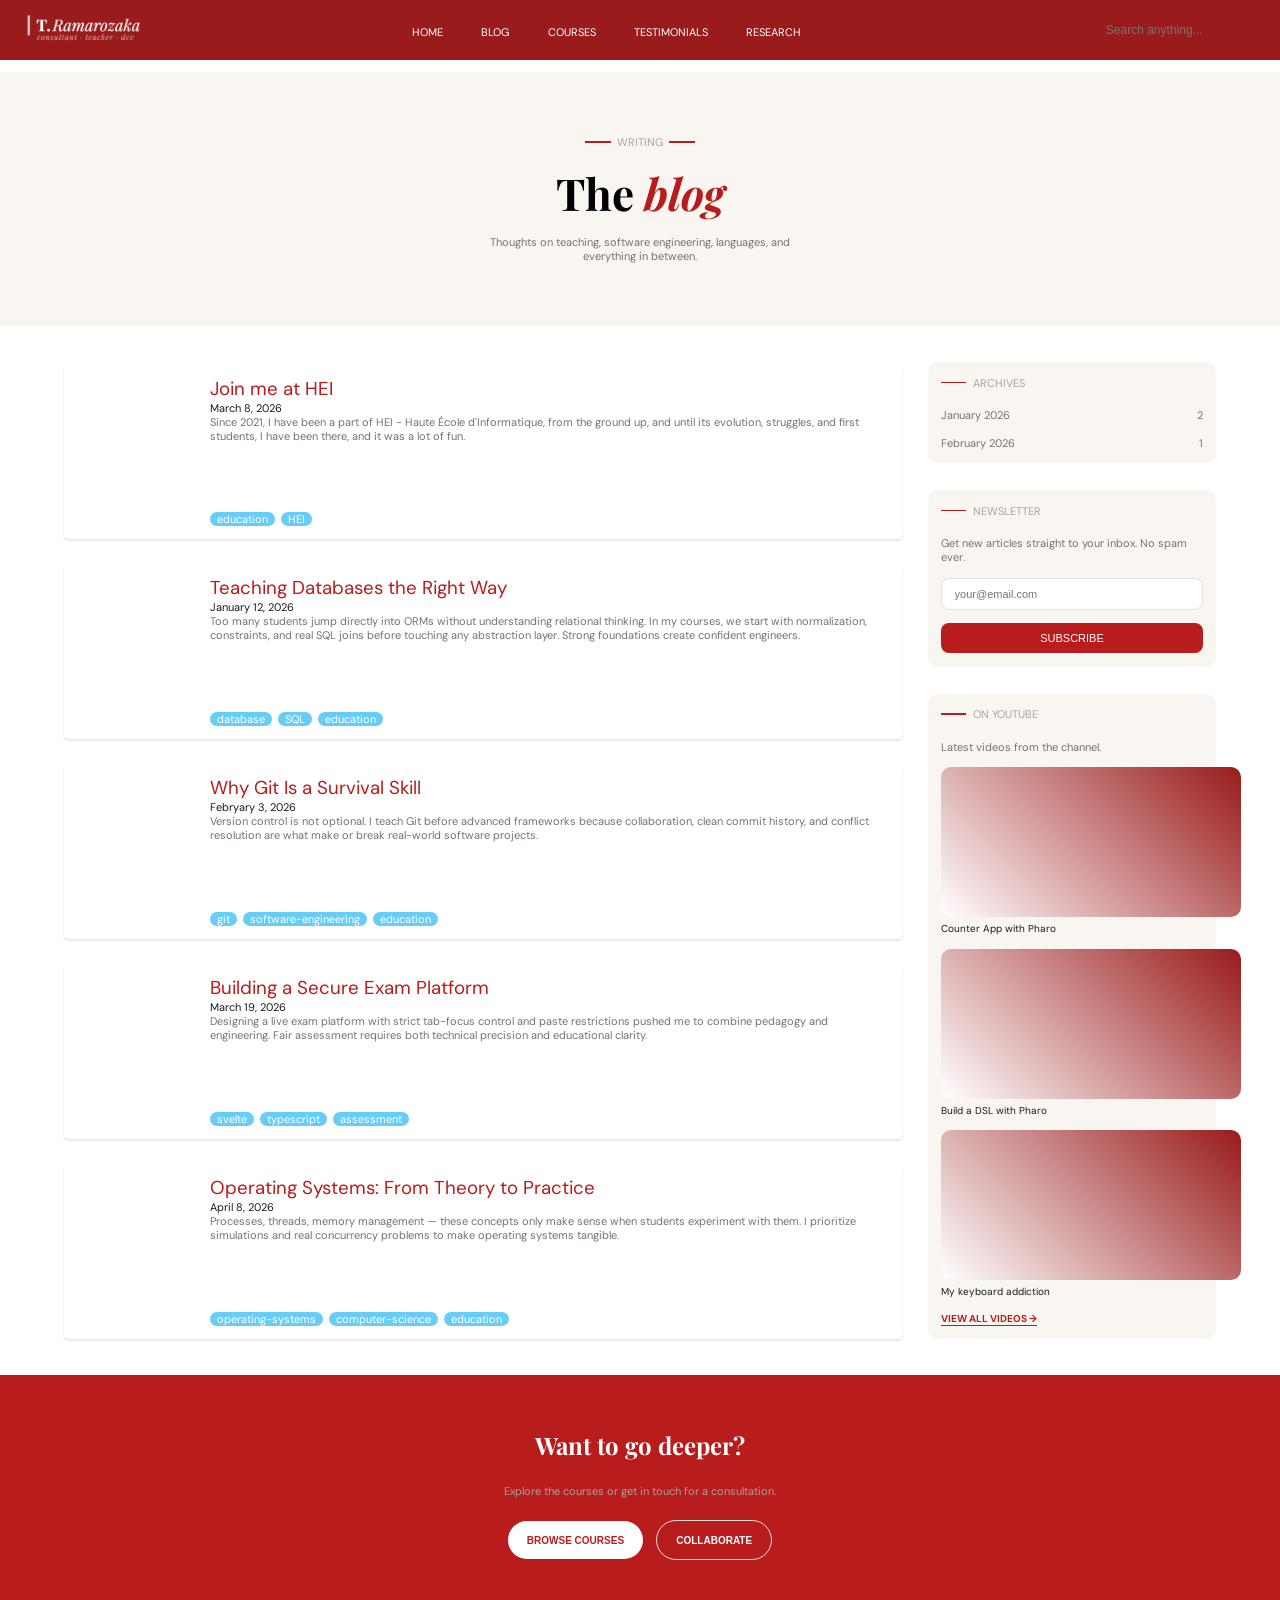
==== blog.html @ 5c2b69b8 "Add files via upload" ====
<!DOCTYPE html>
<html lang="en">

<head>
    <meta charset="UTF-8">
    <meta name="viewport" content="width=device-width, initial-scale=1.0">

    <link rel="stylesheet" href="https://cdnjs.cloudflare.com/ajax/libs/font-awesome/7.0.1/css/all.min.css"
        integrity="sha512-2SwdPD6INVrV/lHTZbO2nodKhrnDdJK9/kg2XD1r9uGqPo1cUbujc+IYdlYdEErWNu69gVcYgdxlmVmzTWnetw=="
        crossorigin="anonymous" referrerpolicy="no-referrer" />

    <link rel="preconnect" href="https://fonts.googleapis.com">
    <link rel="preconnect" href="https://fonts.gstatic.com" crossorigin>
    <link href="https://fonts.googleapis.com/css2?family=Playfair+Display:ital,wght@0,400..900;1,400..900&display=swap"
        rel="stylesheet">
    <link
        href="https://fonts.googleapis.com/css2?family=DM+Sans:ital,opsz,wght@0,9..40,100..1000;1,9..40,100..1000&display=swap"
        rel="stylesheet">

    <link rel="stylesheet" href="styles/blog.css">
    <title>Document</title>
</head>

<body>
    <header>
        <nav class="navbar">
            <div class="logo">
                <a href=""><img src="assets/logo.png" alt="Logo"></a>
            </div>

            <div class="nav-links">
                <ul>
                    <li><a href="">HOME</a></li>
                    <li><a href="">BLOG</a></li>
                    <li><a href="">COURSES</a></li>
                    <li><a href="testimonials.html">TESTIMONIALS</a></li>
                    <li><a href="">RESEARCH</a></li>
                </ul>
            </div>

            <div class="cart">
                <input type="search" placeholder="Search anything...">
                <a href=""><i class="fa-solid fa-basket-shopping"></i></a>
            </div>
        </nav>
    </header>

    <main>
        <section class="title">
            <div class="row1">
                <hr class="red-line">
                WRITING
                <hr class="red-line">
            </div>

            <h1>The <span id="red-word">blog</span></h1>

            <p>Thoughts on teaching, software engineering, languages, and <br> everything in between.</p>
        </section>

        <section class="main-blog">
            <aside class="left-col">
                <article>
                    <div class="image">
                        <img src="" alt="">
                    </div>

                    <div class="text-container">
                        <div class="top-text">
                            <h3>Join me at HEI</h3>
                            <p class="date">March 8, 2026</p>
                            <p class="description">
                                Since 2021, I have been a part of HEI - Haute École d'Informatique, from the ground up,
                                and until its evolution, struggles, and first students, I have been there, and it was a
                                lot of fun.
                            </p>
                        </div>

                        <div class="tags">
                            <p>education</p>
                            <p>HEI</p>
                        </div>
                    </div>
                </article>

                <article>
                    <div class="image">
                        <img src="" alt="">
                    </div>

                    <div class="text-container">
                        <div class="top-text">
                            <h3>Teaching Databases the Right Way</h3>
                            <p class="date">January 12, 2026</p>
                            <p class="description">
                                Too many students jump directly into ORMs without understanding relational thinking. In my courses, we start with normalization, constraints, and real SQL joins before touching any abstraction layer. Strong foundations create confident engineers.
                            </p>
                        </div>

                        <div class="tags">
                            <p>database</p>
                            <p>SQL</p>
                            <p>education</p>
                        </div>
                    </div>
                </article>

                <article>
                    <div class="image">
                        <img src="" alt="">
                    </div>

                    <div class="text-container">
                        <div class="top-text">
                            <h3>Why Git Is a Survival Skill</h3>
                            <p class="date">Febryary 3, 2026</p>
                            <p class="description">
                                Version control is not optional. I teach Git before advanced frameworks because collaboration, clean commit history, and conflict resolution are what make or break real-world software projects.
                            </p>
                        </div>

                        <div class="tags">
                            <p>git</p>
                            <p>software-engineering</p>
                            <p>education</p>
                        </div>
                    </div>
                </article>

                <article>
                    <div class="image">
                        <img src="" alt="">
                    </div>

                    <div class="text-container">
                        <div class="top-text">
                            <h3>Building a Secure Exam Platform</h3>
                            <p class="date">March 19, 2026</p>
                            <p class="description">
                                Designing a live exam platform with strict tab-focus control and paste restrictions pushed me to combine pedagogy and engineering. Fair assessment requires both technical precision and educational clarity.
                            </p>
                        </div>

                        <div class="tags">
                            <p>svelte</p>
                            <p>typescript</p>
                            <p>assessment</p>
                        </div>
                    </div>
                </article>

                <article>
                    <div class="image">
                        <img src="" alt="">
                    </div>

                    <div class="text-container">
                        <div class="top-text">
                            <h3>Operating Systems: From Theory to Practice</h3>
                            <p class="date">April 8, 2026</p>
                            <p class="description">
                                Processes, threads, memory management — these concepts only make sense when students experiment with them. I prioritize simulations and real concurrency problems to make operating systems tangible.
                            </p>
                        </div>

                        <div class="tags">
                            <p>operating-systems</p>
                            <p>computer-science</p>
                            <p>education</p>
                        </div>
                    </div>
                </article>
            </aside>

            <aside class="right-col">
                <div class="archives">
                    <div class="heading">
                        <hr class="red-line">
                        ARCHIVES
                    </div>

                    <p class="description">
                        <span>January 2026</span>
                        <span>2</span>
                    </p>

                    <p class="description">
                        <span>February 2026</span>
                        <span>1</span>
                    </p>
                </div>

                <div class="newsletter">
                    <div class="heading">
                        <hr class="red-line">
                        NEWSLETTER
                    </div>

                    <p class="description">Get new articles straight to your inbox. No spam ever.</p>

                    <input type="email" placeholder="your@email.com">
                    <button>SUBSCRIBE</button>
                </div>

                <div class="youtube">
                    <div class="heading">
                        <hr class="red-line">
                        ON YOUTUBE
                    </div>

                    <p class="description">Latest videos from the channel.</p>

                    <div class="vid-container">
                        <video src="" id="cdWNlGD_FzQ"></video>
                        <p class="vid-title">Counter App with Pharo</p>
                    </div>

                    <div class="vid-container">
                        <video src="" id="cfS4XP4bBEk"></video>
                        <p class="vid-title">Build a DSL with Pharo</p>
                    </div>

                    <div class="vid-container">
                        <video src="" id="Ut2aeuFc2KY"></video>
                        <p class="vid-title">My keyboard addiction</p>
                    </div>

                    <a href="">VIEW ALL VIDEOS →</a>
                </div>
            </aside>
        </section>
    </main>

    <footer>
        <h2>Want to go deeper?</h2>
        <p>Explore the courses or get in touch for a consultation.</p>

        <div class="btn">
            <button class="white-btn">BROWSE COURSES</button>
            <button class="red-btn">COLLABORATE</button>
        </div>
    </footer>

</body>

</html>
---- styles/blog.css ----
* {
    margin: 0;
    padding: 0;
    box-sizing: border-box;
}

:root {
    scroll-behavior: smooth;

    --color-red: #b91c1c;
    --color-red-dark: #991b1b;
    --color-red-hover: #7f1d1d;

    --color-bg-warm: #f9f6f1;
    --color-bg-white: #ffffff;

    --color-text-dark: #1a1a1a;
    --color-text-muted: #78716c;
    --color-text-light: #a8a29e;

    --color-border: #e5e0d8;
    --color-border-light: #f0ece4;

    background-color: var(--color-bg-white);
    font-family: "DM Sans", sans-serif;

}

header {
    background-color: var(--color-red-dark);
    width: 100%;
    padding: 1vh 1.5vw;
    position: fixed;
    top: 0;
    left: 0;
    z-index: 999;
}

.navbar {
    display: flex;
    align-items: center;
    justify-content: space-between;
}

.navbar .logo {
    width: 10vw;
}

.navbar .logo img {
    width: 100%;
}

.nav-links ul {
    list-style: none;
    display: flex;
    justify-content: space-between;
    align-items: center;
    gap: 1vw;
}

.nav-links ul a {
    text-decoration: none;
    color: white;
    font-size: 11px;
    padding: 0.5vh 1vw;
}

.cart {
    display: flex;
    justify-content: space-between;
    align-items: center;
    gap: 0.5vw;
}

.cart input {
    background-color: transparent;
    border: none;
    font-size: 12px;
    text-align: center;
    color: white;
    padding: 1vh 1.5vw;
}

.cart i {
    color: white;
    font-size: 2.5ch;
}

main {
    margin-top: 8vh;
}

.title {
    background-color: var(--color-bg-warm);
    padding-block: 7vh;
    display: flex;
    flex-direction: column;
    justify-content: space-between;
    align-items: center;
    gap: 1.5vh;
}

.title .row1 {
    display: flex;
    justify-content: center;
    align-items: center;
    gap: 0.5vw;
    font-size: 11px;
    color: var(--color-text-light);
}

.red-line {
    width: 2vw;
    height: 0.2vh;
    background-color: var(--color-red);
    border: none;
}

.title h1 {
    font-family: "Playfair Display", serif;
    font-size: 4ch;
}

#red-word {
    color: var(--color-red);
    font-style: italic;
}

.title p {
    font-size: 11px;
    color: var(--color-text-muted);
    text-align: center;
}

.main-blog {
    display: flex;
    justify-content: center;
    gap: 2vw;
    padding: 4vh 5vw;
}

.main-blog p {
    font-size: 11px;
}

.left-col {
    width: 75%;
    display: grid;
    grid-template-columns: 1fr;
    row-gap: 2.5vh;
}

.left-col article {
    width: 100%;
    display: flex;
    gap: 1vw;
    padding: 1.5vh 1vw;
    border-radius: 5px;
    box-shadow: 0 2px 3px rgba(0, 0, 0, 0.1);
}

.left-col .image {
    width: 15%;
    aspect-ratio: 1/1.05;
    border-radius: 8px;
    background: url(https://picsum.photos/400);
    background-size: cover;
}

.left-col .text-container {
    width: 85%;
    display: flex;
    flex-direction: column;
    justify-content: space-between;
    align-items: left;
}

.left-col h3 {
    color: var(--color-red);
    font-weight: 400;
}

.left-col .date {
    color: var(--color-text-dark);
}

.description {
    color: var(--color-text-muted);
}

.left-col .tags {
    display: flex;
    align-items: center;
    justify-content: flex-start;
    gap: 0.5vw;
}

.left-col .tags p {
    background-color: #68cdf6;
    color: white;
    padding-inline: 1ch;
    border-radius: 10px;
}

.right-col {
    width: 25%;
    display: flex;
    flex-direction: column;
    align-items: center;
    gap: 3vh;
}

.right-col .heading {
    display: flex;
    align-items: center;
    gap: 0.5vw;
    font-size: 11px;
    color: var(--color-text-light);
    margin-bottom: 5px;
}

.right-col .archives, .newsletter, .youtube {
    width: 100%;
    display: flex;
    flex-direction: column;
    align-items: left;
    gap: 1.5vh;
    padding: 1.5vh 1vw;
    background-color: var(--color-bg-warm);
    border-radius: 10px;
}

.archives .description {
    display: flex;
    justify-content: space-between;
    align-items: center;
}

.newsletter input {
    padding: 1vh 1vw;
    border-radius: 8px;
    border: 1px solid var(--color-border);
    font-size: 11px;
}

.newsletter button {
    background-color: var(--color-red);
    padding: 1vh;
    text-align: center;
    width: 100%;
    border-radius: 8px;
    border: none;
    color: white;
    font-size: 11px;
}

.youtube video {
    background: linear-gradient(45deg, white, var(--color-red-dark));
    border-radius: 10px;
}

.youtube .vid-title {
    font-size: 10px;
    color: var(--color-text-dark);
}

.youtube a {
    width: fit-content;
    color: var(--color-red);
    font-size: 10px;
    font-weight: bolder;
    text-decoration: none;
    border-bottom: 1px solid var(--color-red);
}

footer {
    background-color: var(--color-red);
    display: flex;
    flex-direction: column;
    align-items: center;
    gap: 2.5vh;
    color: white;
    padding: 6vh;
    text-align: center;
}

footer h2 {
    font-family: "Playfair Display", serif;
}

footer p {
    font-size: 11px;
    color: var(--color-text-light);
}

footer .btn {
    display: flex;
    align-items: center;
    gap: 1vw;
}

footer button {
    font-size: 10px;
    font-weight: bolder;
    padding: 1.5vh 1.5vw;
    border-radius: 20px;
}

footer .white-btn {
    background-color: white;
    border: none;
    color: var(--color-red);
    transition: 0.3s;
}

footer .white-btn:hover {
    background-color: whitesmoke;
}

footer .red-btn {
    background-color: var(--color-red);
    border: 1px solid var(--color-border);
    color: white;
    transition: 0.3s;
}

footer .red-btn:hover {
    background-color: white;
    color: var(--color-red);
}
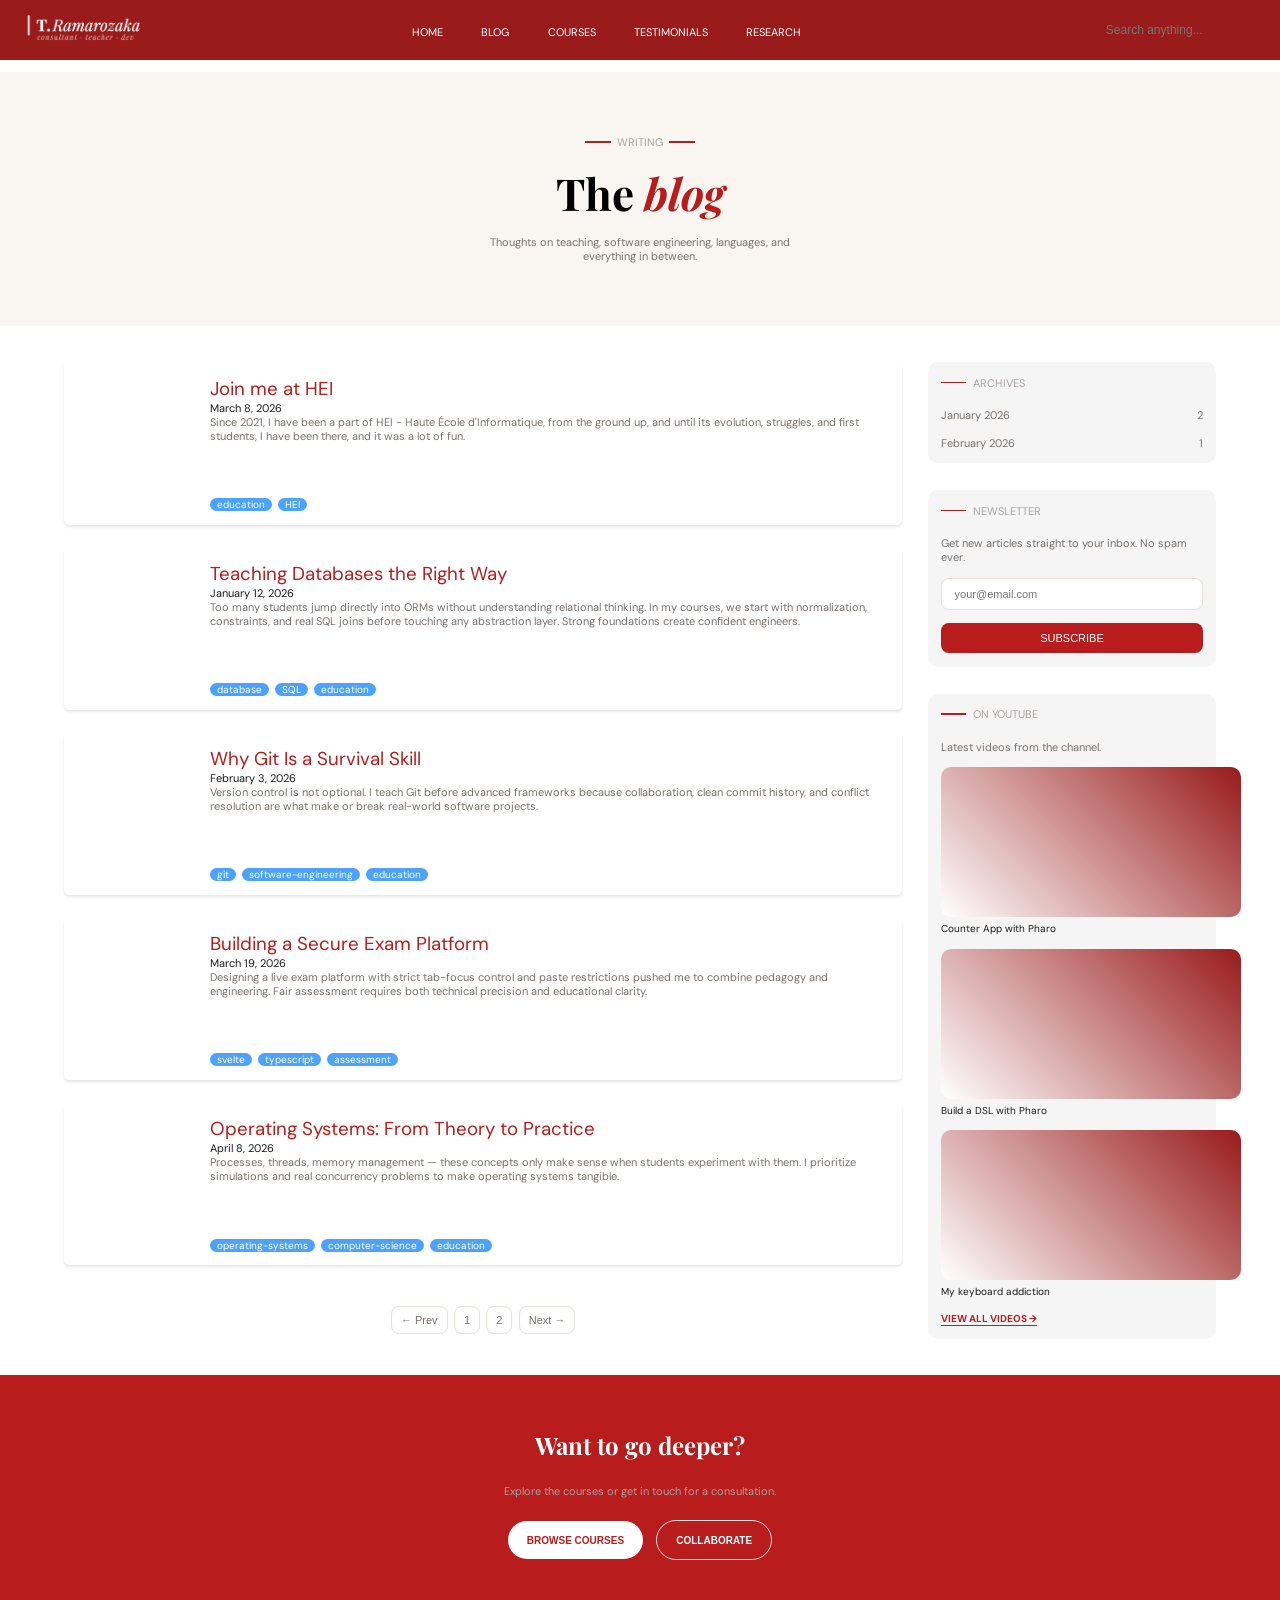
==== commit e82b6adb: "Adding files" ====
--- a/blog.html
+++ b/blog.html
@@ -1,246 +1,253 @@
-<!DOCTYPE html>
-<html lang="en">
-
-<head>
-    <meta charset="UTF-8">
-    <meta name="viewport" content="width=device-width, initial-scale=1.0">
-
-    <link rel="stylesheet" href="https://cdnjs.cloudflare.com/ajax/libs/font-awesome/7.0.1/css/all.min.css"
-        integrity="sha512-2SwdPD6INVrV/lHTZbO2nodKhrnDdJK9/kg2XD1r9uGqPo1cUbujc+IYdlYdEErWNu69gVcYgdxlmVmzTWnetw=="
-        crossorigin="anonymous" referrerpolicy="no-referrer" />
-
-    <link rel="preconnect" href="https://fonts.googleapis.com">
-    <link rel="preconnect" href="https://fonts.gstatic.com" crossorigin>
-    <link href="https://fonts.googleapis.com/css2?family=Playfair+Display:ital,wght@0,400..900;1,400..900&display=swap"
-        rel="stylesheet">
-    <link
-        href="https://fonts.googleapis.com/css2?family=DM+Sans:ital,opsz,wght@0,9..40,100..1000;1,9..40,100..1000&display=swap"
-        rel="stylesheet">
-
-    <link rel="stylesheet" href="styles/blog.css">
-    <title>Document</title>
-</head>
-
-<body>
-    <header>
-        <nav class="navbar">
-            <div class="logo">
-                <a href=""><img src="assets/logo.png" alt="Logo"></a>
-            </div>
-
-            <div class="nav-links">
-                <ul>
-                    <li><a href="">HOME</a></li>
-                    <li><a href="">BLOG</a></li>
-                    <li><a href="">COURSES</a></li>
-                    <li><a href="testimonials.html">TESTIMONIALS</a></li>
-                    <li><a href="">RESEARCH</a></li>
-                </ul>
-            </div>
-
-            <div class="cart">
-                <input type="search" placeholder="Search anything...">
-                <a href=""><i class="fa-solid fa-basket-shopping"></i></a>
-            </div>
-        </nav>
-    </header>
-
-    <main>
-        <section class="title">
-            <div class="row1">
-                <hr class="red-line">
-                WRITING
-                <hr class="red-line">
-            </div>
-
-            <h1>The <span id="red-word">blog</span></h1>
-
-            <p>Thoughts on teaching, software engineering, languages, and <br> everything in between.</p>
-        </section>
-
-        <section class="main-blog">
-            <aside class="left-col">
-                <article>
-                    <div class="image">
-                        <img src="" alt="">
-                    </div>
-
-                    <div class="text-container">
-                        <div class="top-text">
-                            <h3>Join me at HEI</h3>
-                            <p class="date">March 8, 2026</p>
-                            <p class="description">
-                                Since 2021, I have been a part of HEI - Haute École d'Informatique, from the ground up,
-                                and until its evolution, struggles, and first students, I have been there, and it was a
-                                lot of fun.
-                            </p>
-                        </div>
-
-                        <div class="tags">
-                            <p>education</p>
-                            <p>HEI</p>
-                        </div>
-                    </div>
-                </article>
-
-                <article>
-                    <div class="image">
-                        <img src="" alt="">
-                    </div>
-
-                    <div class="text-container">
-                        <div class="top-text">
-                            <h3>Teaching Databases the Right Way</h3>
-                            <p class="date">January 12, 2026</p>
-                            <p class="description">
-                                Too many students jump directly into ORMs without understanding relational thinking. In my courses, we start with normalization, constraints, and real SQL joins before touching any abstraction layer. Strong foundations create confident engineers.
-                            </p>
-                        </div>
-
-                        <div class="tags">
-                            <p>database</p>
-                            <p>SQL</p>
-                            <p>education</p>
-                        </div>
-                    </div>
-                </article>
-
-                <article>
-                    <div class="image">
-                        <img src="" alt="">
-                    </div>
-
-                    <div class="text-container">
-                        <div class="top-text">
-                            <h3>Why Git Is a Survival Skill</h3>
-                            <p class="date">Febryary 3, 2026</p>
-                            <p class="description">
-                                Version control is not optional. I teach Git before advanced frameworks because collaboration, clean commit history, and conflict resolution are what make or break real-world software projects.
-                            </p>
-                        </div>
-
-                        <div class="tags">
-                            <p>git</p>
-                            <p>software-engineering</p>
-                            <p>education</p>
-                        </div>
-                    </div>
-                </article>
-
-                <article>
-                    <div class="image">
-                        <img src="" alt="">
-                    </div>
-
-                    <div class="text-container">
-                        <div class="top-text">
-                            <h3>Building a Secure Exam Platform</h3>
-                            <p class="date">March 19, 2026</p>
-                            <p class="description">
-                                Designing a live exam platform with strict tab-focus control and paste restrictions pushed me to combine pedagogy and engineering. Fair assessment requires both technical precision and educational clarity.
-                            </p>
-                        </div>
-
-                        <div class="tags">
-                            <p>svelte</p>
-                            <p>typescript</p>
-                            <p>assessment</p>
-                        </div>
-                    </div>
-                </article>
-
-                <article>
-                    <div class="image">
-                        <img src="" alt="">
-                    </div>
-
-                    <div class="text-container">
-                        <div class="top-text">
-                            <h3>Operating Systems: From Theory to Practice</h3>
-                            <p class="date">April 8, 2026</p>
-                            <p class="description">
-                                Processes, threads, memory management — these concepts only make sense when students experiment with them. I prioritize simulations and real concurrency problems to make operating systems tangible.
-                            </p>
-                        </div>
-
-                        <div class="tags">
-                            <p>operating-systems</p>
-                            <p>computer-science</p>
-                            <p>education</p>
-                        </div>
-                    </div>
-                </article>
-            </aside>
-
-            <aside class="right-col">
-                <div class="archives">
-                    <div class="heading">
-                        <hr class="red-line">
-                        ARCHIVES
-                    </div>
-
-                    <p class="description">
-                        <span>January 2026</span>
-                        <span>2</span>
-                    </p>
-
-                    <p class="description">
-                        <span>February 2026</span>
-                        <span>1</span>
-                    </p>
-                </div>
-
-                <div class="newsletter">
-                    <div class="heading">
-                        <hr class="red-line">
-                        NEWSLETTER
-                    </div>
-
-                    <p class="description">Get new articles straight to your inbox. No spam ever.</p>
-
-                    <input type="email" placeholder="your@email.com">
-                    <button>SUBSCRIBE</button>
-                </div>
-
-                <div class="youtube">
-                    <div class="heading">
-                        <hr class="red-line">
-                        ON YOUTUBE
-                    </div>
-
-                    <p class="description">Latest videos from the channel.</p>
-
-                    <div class="vid-container">
-                        <video src="" id="cdWNlGD_FzQ"></video>
-                        <p class="vid-title">Counter App with Pharo</p>
-                    </div>
-
-                    <div class="vid-container">
-                        <video src="" id="cfS4XP4bBEk"></video>
-                        <p class="vid-title">Build a DSL with Pharo</p>
-                    </div>
-
-                    <div class="vid-container">
-                        <video src="" id="Ut2aeuFc2KY"></video>
-                        <p class="vid-title">My keyboard addiction</p>
-                    </div>
-
-                    <a href="">VIEW ALL VIDEOS →</a>
-                </div>
-            </aside>
-        </section>
-    </main>
-
-    <footer>
-        <h2>Want to go deeper?</h2>
-        <p>Explore the courses or get in touch for a consultation.</p>
-
-        <div class="btn">
-            <button class="white-btn">BROWSE COURSES</button>
-            <button class="red-btn">COLLABORATE</button>
-        </div>
-    </footer>
-
-</body>
-
+<!DOCTYPE html>
+<html lang="en">
+
+<head>
+    <meta charset="UTF-8">
+    <meta name="viewport" content="width=device-width, initial-scale=1.0">
+
+    <link rel="stylesheet" href="https://cdnjs.cloudflare.com/ajax/libs/font-awesome/7.0.1/css/all.min.css"
+        integrity="sha512-2SwdPD6INVrV/lHTZbO2nodKhrnDdJK9/kg2XD1r9uGqPo1cUbujc+IYdlYdEErWNu69gVcYgdxlmVmzTWnetw=="
+        crossorigin="anonymous" referrerpolicy="no-referrer" />
+
+    <link rel="preconnect" href="https://fonts.googleapis.com">
+    <link rel="preconnect" href="https://fonts.gstatic.com" crossorigin>
+    <link href="https://fonts.googleapis.com/css2?family=Playfair+Display:ital,wght@0,400..900;1,400..900&display=swap"
+        rel="stylesheet">
+    <link
+        href="https://fonts.googleapis.com/css2?family=DM+Sans:ital,opsz,wght@0,9..40,100..1000;1,9..40,100..1000&display=swap"
+        rel="stylesheet">
+
+    <link rel="stylesheet" href="blog.css">
+    <title>Document</title>
+</head>
+
+<body>
+    <header>
+        <nav class="navbar">
+            <div class="logo">
+                <a href=""><img src="assets/logo.png" alt="Logo"></a>
+            </div>
+
+            <div class="nav-links">
+                <ul>
+                    <li><a href="">HOME</a></li>
+                    <li><a href="">BLOG</a></li>
+                    <li><a href="">COURSES</a></li>
+                    <li><a href="testimonials.html">TESTIMONIALS</a></li>
+                    <li><a href="research.html">RESEARCH</a></li>
+                </ul>
+            </div>
+
+            <div class="cart">
+                <input type="search" placeholder="Search anything...">
+                <a href=""><i class="fa-solid fa-basket-shopping"></i></a>
+            </div>
+        </nav>
+    </header>
+
+    <main>
+        <section class="title">
+            <div class="row1">
+                <hr class="red-line">
+                WRITING
+                <hr class="red-line">
+            </div>
+
+            <h1>The <span id="red-word">blog</span></h1>
+
+            <p>Thoughts on teaching, software engineering, languages, and <br> everything in between.</p>
+        </section>
+
+        <section class="main-blog">
+            <aside class="left-col">
+                <article>
+                    <div class="image">
+                        <img src="" alt="">
+                    </div>
+
+                    <div class="text-container">
+                        <div class="top-text">
+                            <h3>Join me at HEI</h3>
+                            <p class="date">March 8, 2026</p>
+                            <p class="description">
+                                Since 2021, I have been a part of HEI - Haute École d'Informatique, from the ground up,
+                                and until its evolution, struggles, and first students, I have been there, and it was a
+                                lot of fun.
+                            </p>
+                        </div>
+
+                        <div class="tags">
+                            <p>education</p>
+                            <p>HEI</p>
+                        </div>
+                    </div>
+                </article>
+
+                <article>
+                    <div class="image">
+                        <img src="" alt="">
+                    </div>
+
+                    <div class="text-container">
+                        <div class="top-text">
+                            <h3>Teaching Databases the Right Way</h3>
+                            <p class="date">January 12, 2026</p>
+                            <p class="description">
+                                Too many students jump directly into ORMs without understanding relational thinking. In my courses, we start with normalization, constraints, and real SQL joins before touching any abstraction layer. Strong foundations create confident engineers.
+                            </p>
+                        </div>
+
+                        <div class="tags">
+                            <p>database</p>
+                            <p>SQL</p>
+                            <p>education</p>
+                        </div>
+                    </div>
+                </article>
+
+                <article>
+                    <div class="image">
+                        <img src="" alt="">
+                    </div>
+
+                    <div class="text-container">
+                        <div class="top-text">
+                            <h3>Why Git Is a Survival Skill</h3>
+                            <p class="date">February 3, 2026</p>
+                            <p class="description">
+                                Version control is not optional. I teach Git before advanced frameworks because collaboration, clean commit history, and conflict resolution are what make or break real-world software projects.
+                            </p>
+                        </div>
+
+                        <div class="tags">
+                            <p>git</p>
+                            <p>software-engineering</p>
+                            <p>education</p>
+                        </div>
+                    </div>
+                </article>
+
+                <article>
+                    <div class="image">
+                        <img src="" alt="">
+                    </div>
+
+                    <div class="text-container">
+                        <div class="top-text">
+                            <h3>Building a Secure Exam Platform</h3>
+                            <p class="date">March 19, 2026</p>
+                            <p class="description">
+                                Designing a live exam platform with strict tab-focus control and paste restrictions pushed me to combine pedagogy and engineering. Fair assessment requires both technical precision and educational clarity.
+                            </p>
+                        </div>
+
+                        <div class="tags">
+                            <p>svelte</p>
+                            <p>typescript</p>
+                            <p>assessment</p>
+                        </div>
+                    </div>
+                </article>
+
+                <article>
+                    <div class="image">
+                        <img src="" alt="">
+                    </div>
+
+                    <div class="text-container">
+                        <div class="top-text">
+                            <h3>Operating Systems: From Theory to Practice</h3>
+                            <p class="date">April 8, 2026</p>
+                            <p class="description">
+                                Processes, threads, memory management — these concepts only make sense when students experiment with them. I prioritize simulations and real concurrency problems to make operating systems tangible.
+                            </p>
+                        </div>
+
+                        <div class="tags">
+                            <p>operating-systems</p>
+                            <p>computer-science</p>
+                            <p>education</p>
+                        </div>
+                    </div>
+                </article>
+
+                <div class="page-navigation">
+                    <button class="slider">← Prev</button>
+                    <button class="nb-page">1</button>
+                    <button class="nb-page">2</button>
+                    <button class="slider">Next →</button>
+                </div>
+            </aside>
+
+            <aside class="right-col">
+                <div class="archives">
+                    <div class="heading">
+                        <hr class="red-line">
+                        ARCHIVES
+                    </div>
+
+                    <p class="description">
+                        <span>January 2026</span>
+                        <span>2</span>
+                    </p>
+
+                    <p class="description">
+                        <span>February 2026</span>
+                        <span>1</span>
+                    </p>
+                </div>
+
+                <div class="newsletter">
+                    <div class="heading">
+                        <hr class="red-line">
+                        NEWSLETTER
+                    </div>
+
+                    <p class="description">Get new articles straight to your inbox. No spam ever.</p>
+
+                    <input type="email" placeholder="your@email.com">
+                    <button>SUBSCRIBE</button>
+                </div>
+
+                <div class="youtube">
+                    <div class="heading">
+                        <hr class="red-line">
+                        ON YOUTUBE
+                    </div>
+
+                    <p class="description">Latest videos from the channel.</p>
+
+                    <div class="vid-container">
+                        <iframe src="https://youtube.com/embed/cdWNlGD_FzQ" frameborder="0"></iframe>
+                        <p class="vid-title">Counter App with Pharo</p>
+                    </div>
+
+                    <div class="vid-container">
+                        <iframe src="https://youtube.com/embed/cfS4XP4bBEk" frameborder="0"></iframe>
+                        <p class="vid-title">Build a DSL with Pharo</p>
+                    </div>
+
+                    <div class="vid-container">
+                        <iframe src="https://youtube.com/embed/Ut2aeuFc2KY" frameborder="0"></iframe>
+                        <p class="vid-title">My keyboard addiction</p>
+                    </div>
+
+                    <a href="">VIEW ALL VIDEOS →</a>
+                </div>
+            </aside>
+        </section>
+    </main>
+
+    <footer>
+        <h2>Want to go deeper?</h2>
+        <p>Explore the courses or get in touch for a consultation.</p>
+
+        <div class="btn">
+            <button class="white-btn">BROWSE COURSES</button>
+            <button class="red-btn">COLLABORATE</button>
+        </div>
+    </footer>
+
+</body>
+
 </html>
--- a/blog.css
+++ b/blog.css
@@ -0,0 +1,355 @@
+* {
+    margin: 0;
+    padding: 0;
+    box-sizing: border-box;
+}
+
+:root {
+    scroll-behavior: smooth;
+
+    --color-red: #b91c1c;
+    --color-red-dark: #991b1b;
+    --color-red-hover: #7f1d1d;
+
+    --color-bg-warm: #f9f6f1;
+    --color-bg-white: #ffffff;
+
+    --color-text-dark: #1a1a1a;
+    --color-text-muted: #78716c;
+    --color-text-light: #a8a29e;
+
+    --color-border: #e5e0d8;
+    --color-border-light: #f0ece4;
+
+    background-color: var(--color-bg-white);
+    font-family: "DM Sans", sans-serif;
+
+    scroll-behavior: smooth;
+}
+
+header {
+    background-color: var(--color-red-dark);
+    width: 100%;
+    padding: 1vh 1.5vw;
+    position: fixed;
+    top: 0;
+    left: 0;
+    z-index: 999;
+}
+
+.navbar {
+    display: flex;
+    align-items: center;
+    justify-content: space-between;
+}
+
+.navbar .logo {
+    width: 10vw;
+}
+
+.navbar .logo img {
+    width: 100%;
+}
+
+.nav-links ul {
+    list-style: none;
+    display: flex;
+    justify-content: space-between;
+    align-items: center;
+    gap: 1vw;
+}
+
+.nav-links ul a {
+    text-decoration: none;
+    color: white;
+    font-size: 11px;
+    padding: 0.5vh 1vw;
+}
+
+.cart {
+    display: flex;
+    justify-content: space-between;
+    align-items: center;
+    gap: 0.5vw;
+}
+
+.cart input {
+    background-color: transparent;
+    border: none;
+    font-size: 12px;
+    text-align: center;
+    color: white;
+    padding: 1vh 1.5vw;
+}
+
+.cart i {
+    color: white;
+    font-size: 2.5ch;
+}
+
+main {
+    margin-top: 8vh;
+}
+
+.title {
+    background-color: var(--color-bg-warm);
+    padding-block: 7vh;
+    display: flex;
+    flex-direction: column;
+    justify-content: space-between;
+    align-items: center;
+    gap: 1.5vh;
+}
+
+.title .row1 {
+    display: flex;
+    justify-content: center;
+    align-items: center;
+    gap: 0.5vw;
+    font-size: 11px;
+    color: var(--color-text-light);
+}
+
+.red-line {
+    width: 2vw;
+    height: 0.2vh;
+    background-color: var(--color-red);
+    border: none;
+}
+
+.title h1 {
+    font-family: "Playfair Display", serif;
+    font-size: 4ch;
+}
+
+#red-word {
+    color: var(--color-red);
+    font-style: italic;
+}
+
+.title p {
+    font-size: 11px;
+    color: var(--color-text-muted);
+    text-align: center;
+}
+
+.main-blog {
+    display: flex;
+    justify-content: center;
+    gap: 2vw;
+    padding: 4vh 5vw;
+}
+
+.main-blog p {
+    font-size: 11px;
+}
+
+.left-col {
+    width: 75%;
+    display: grid;
+    grid-template-columns: 1fr;
+    row-gap: 2.5vh;
+}
+
+.left-col article {
+    width: 100%;
+    display: flex;
+    gap: 1vw;
+    padding: 1.5vh 1vw;
+    border-radius: 5px;
+    box-shadow: 0 2px 3px rgba(0, 0, 0, 0.1);
+}
+
+.left-col .image {
+    width: 15%;
+    aspect-ratio: 1/1.05;
+    border-radius: 8px;
+    background: url(https://picsum.photos/400);
+    background-size: cover;
+}
+
+.left-col .text-container {
+    width: 85%;
+    display: flex;
+    flex-direction: column;
+    justify-content: space-between;
+    align-items: left;
+}
+
+.left-col h3 {
+    color: var(--color-red);
+    font-weight: 400;
+}
+
+.left-col .date {
+    color: var(--color-text-dark);
+}
+
+.description {
+    color: var(--color-text-muted);
+}
+
+.left-col .tags {
+    display: flex;
+    align-items: center;
+    justify-content: flex-start;
+    gap: 0.5vw;
+}
+
+.left-col .tags p {
+    background-color: #4ba2ff;
+    color: white;
+    padding-inline: 1ch;
+    border-radius: 10px;
+    font-size: 10px;
+}
+
+.left-col .page-navigation {
+    display: flex;
+    align-items: center;
+    justify-content: center;
+    gap: 0.5vw;
+    margin-top: 1.5vh;
+}
+
+.left-col .page-navigation button {
+    padding: 0.8vh 0.7vw;
+    font-size: 11px;
+    border-radius: 8px;
+    border: 0.5px solid var(--color-border);
+    background-color: white;
+    color: var(--color-text-muted);
+    transition: 0.3s;
+}
+
+.left-col .page-navigation button:hover {
+    border-color: var(--color-red);
+    color: var(--color-red);
+}
+
+.right-col {
+    width: 25%;
+    display: flex;
+    flex-direction: column;
+    align-items: center;
+    gap: 3vh;
+}
+
+.right-col .heading {
+    display: flex;
+    align-items: center;
+    gap: 0.5vw;
+    font-size: 11px;
+    color: var(--color-text-light);
+    margin-bottom: 5px;
+}
+
+.right-col .archives, .newsletter, .youtube {
+    width: 100%;
+    display: flex;
+    flex-direction: column;
+    align-items: left;
+    gap: 1.5vh;
+    padding: 1.5vh 1vw;
+    background-color: whitesmoke;
+    border-radius: 10px;
+}
+
+.archives .description {
+    display: flex;
+    justify-content: space-between;
+    align-items: center;
+}
+
+.newsletter input {
+    padding: 1vh 1vw;
+    border-radius: 8px;
+    border: 1px solid var(--color-border);
+    font-size: 11px;
+}
+
+.newsletter button {
+    background-color: var(--color-red);
+    padding: 1vh;
+    text-align: center;
+    width: 100%;
+    border-radius: 8px;
+    border: none;
+    color: white;
+    font-size: 11px;
+}
+
+.youtube iframe {
+    background: linear-gradient(45deg, white, var(--color-red-dark));
+    border-radius: 10px;
+}
+
+.youtube .vid-title {
+    font-size: 10px;
+    color: var(--color-text-dark);
+}
+
+.youtube a {
+    width: fit-content;
+    color: var(--color-red);
+    font-size: 10px;
+    font-weight: bolder;
+    text-decoration: none;
+    border-bottom: 1px solid var(--color-red);
+}
+
+footer {
+    background-color: var(--color-red);
+    display: flex;
+    flex-direction: column;
+    align-items: center;
+    gap: 2.5vh;
+    color: white;
+    padding: 6vh;
+    text-align: center;
+}
+
+footer h2 {
+    font-family: "Playfair Display", serif;
+}
+
+footer p {
+    font-size: 11px;
+    color: var(--color-text-light);
+}
+
+footer .btn {
+    display: flex;
+    align-items: center;
+    gap: 1vw;
+}
+
+footer button {
+    font-size: 10px;
+    font-weight: bolder;
+    padding: 1.5vh 1.5vw;
+    border-radius: 20px;
+}
+
+footer .white-btn {
+    background-color: white;
+    border: none;
+    color: var(--color-red);
+    transition: 0.3s;
+}
+
+footer .white-btn:hover {
+    background-color: whitesmoke;
+}
+
+footer .red-btn {
+    background-color: var(--color-red);
+    border: 1px solid var(--color-border);
+    color: white;
+    transition: 0.3s;
+}
+
+footer .red-btn:hover {
+    background-color: white;
+    color: var(--color-red);
+}
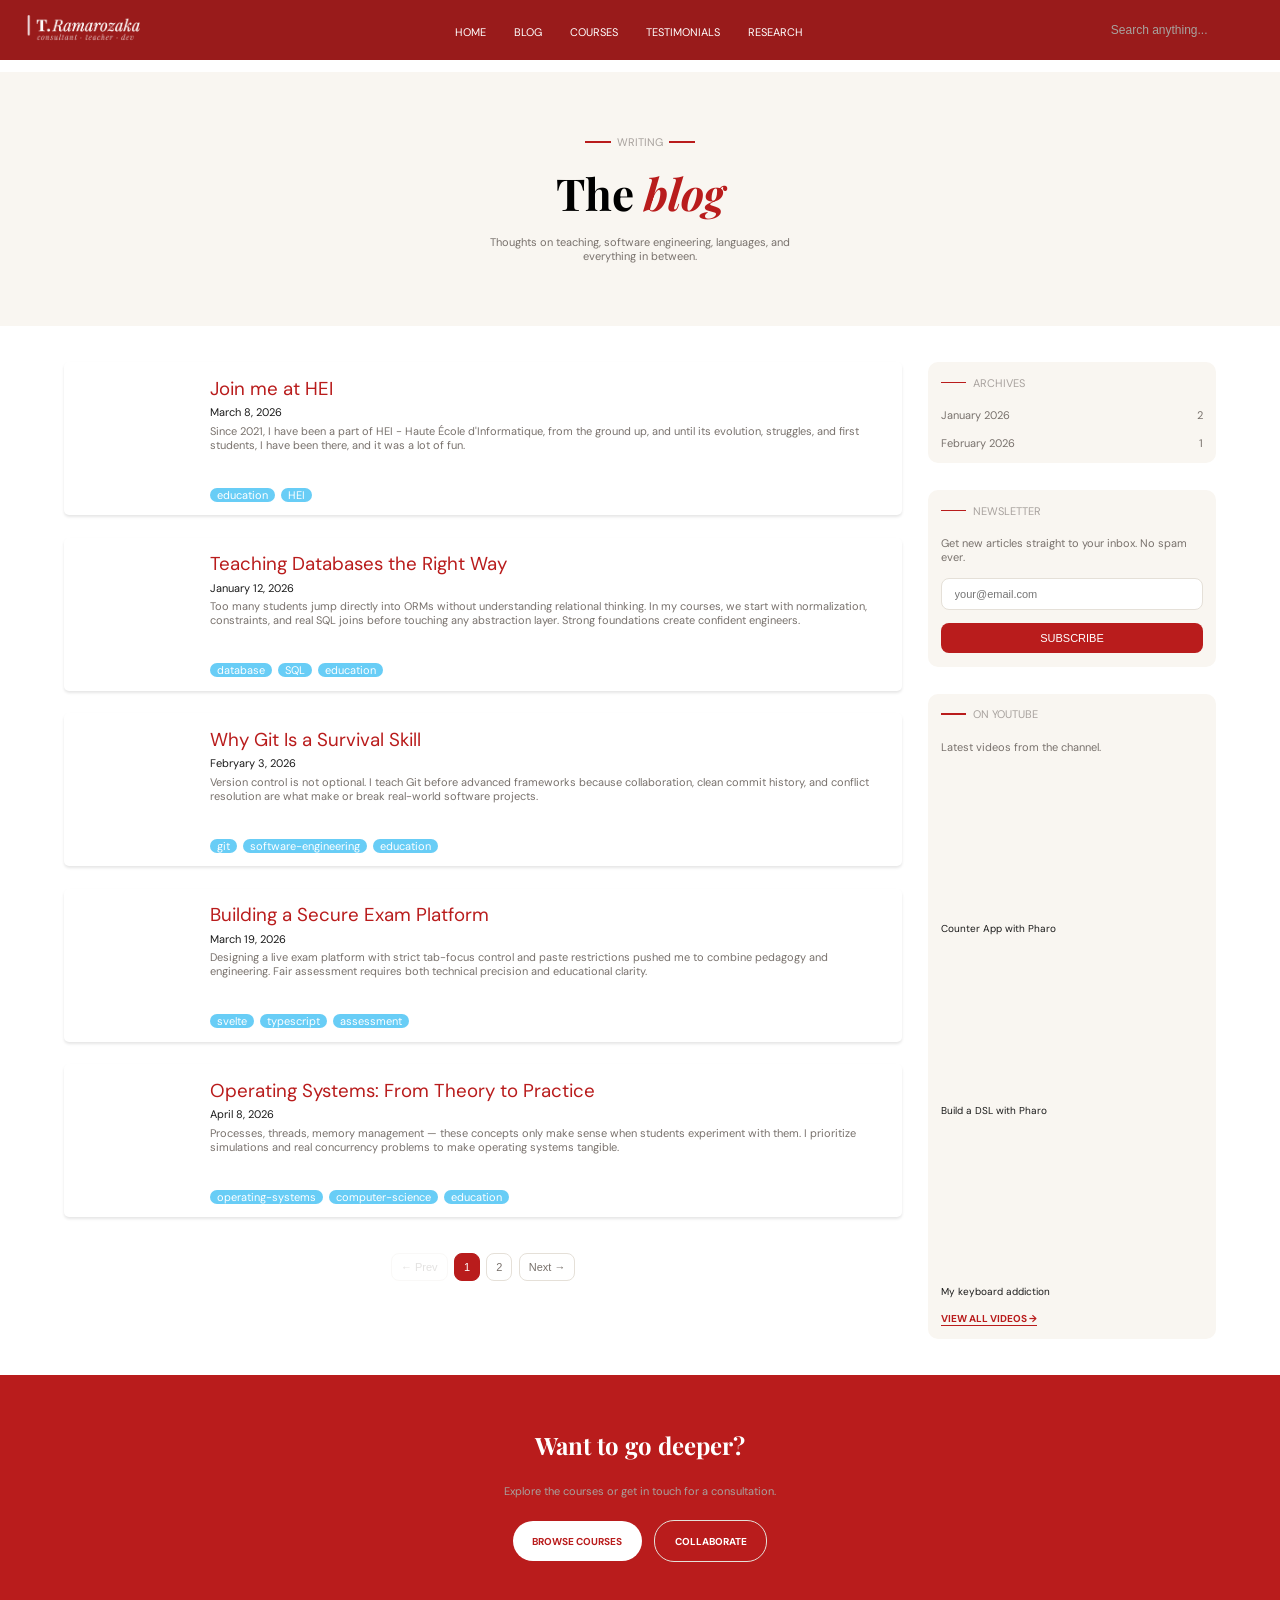
==== commit d683921f: "Nouvelles modifications sur blog, testimonials et research" ====
--- a/blog.html
+++ b/blog.html
@@ -1,253 +1,375 @@
-<!DOCTYPE html>
-<html lang="en">
-
-<head>
-    <meta charset="UTF-8">
-    <meta name="viewport" content="width=device-width, initial-scale=1.0">
-
-    <link rel="stylesheet" href="https://cdnjs.cloudflare.com/ajax/libs/font-awesome/7.0.1/css/all.min.css"
-        integrity="sha512-2SwdPD6INVrV/lHTZbO2nodKhrnDdJK9/kg2XD1r9uGqPo1cUbujc+IYdlYdEErWNu69gVcYgdxlmVmzTWnetw=="
-        crossorigin="anonymous" referrerpolicy="no-referrer" />
-
-    <link rel="preconnect" href="https://fonts.googleapis.com">
-    <link rel="preconnect" href="https://fonts.gstatic.com" crossorigin>
-    <link href="https://fonts.googleapis.com/css2?family=Playfair+Display:ital,wght@0,400..900;1,400..900&display=swap"
-        rel="stylesheet">
-    <link
-        href="https://fonts.googleapis.com/css2?family=DM+Sans:ital,opsz,wght@0,9..40,100..1000;1,9..40,100..1000&display=swap"
-        rel="stylesheet">
-
-    <link rel="stylesheet" href="blog.css">
-    <title>Document</title>
-</head>
-
-<body>
-    <header>
-        <nav class="navbar">
-            <div class="logo">
-                <a href=""><img src="assets/logo.png" alt="Logo"></a>
-            </div>
-
-            <div class="nav-links">
-                <ul>
-                    <li><a href="">HOME</a></li>
-                    <li><a href="">BLOG</a></li>
-                    <li><a href="">COURSES</a></li>
-                    <li><a href="testimonials.html">TESTIMONIALS</a></li>
-                    <li><a href="research.html">RESEARCH</a></li>
-                </ul>
-            </div>
-
-            <div class="cart">
-                <input type="search" placeholder="Search anything...">
-                <a href=""><i class="fa-solid fa-basket-shopping"></i></a>
-            </div>
-        </nav>
-    </header>
-
-    <main>
-        <section class="title">
-            <div class="row1">
-                <hr class="red-line">
-                WRITING
-                <hr class="red-line">
-            </div>
-
-            <h1>The <span id="red-word">blog</span></h1>
-
-            <p>Thoughts on teaching, software engineering, languages, and <br> everything in between.</p>
-        </section>
-
-        <section class="main-blog">
-            <aside class="left-col">
-                <article>
-                    <div class="image">
-                        <img src="" alt="">
-                    </div>
-
-                    <div class="text-container">
-                        <div class="top-text">
-                            <h3>Join me at HEI</h3>
-                            <p class="date">March 8, 2026</p>
-                            <p class="description">
-                                Since 2021, I have been a part of HEI - Haute École d'Informatique, from the ground up,
-                                and until its evolution, struggles, and first students, I have been there, and it was a
-                                lot of fun.
-                            </p>
-                        </div>
-
-                        <div class="tags">
-                            <p>education</p>
-                            <p>HEI</p>
-                        </div>
-                    </div>
-                </article>
-
-                <article>
-                    <div class="image">
-                        <img src="" alt="">
-                    </div>
-
-                    <div class="text-container">
-                        <div class="top-text">
-                            <h3>Teaching Databases the Right Way</h3>
-                            <p class="date">January 12, 2026</p>
-                            <p class="description">
-                                Too many students jump directly into ORMs without understanding relational thinking. In my courses, we start with normalization, constraints, and real SQL joins before touching any abstraction layer. Strong foundations create confident engineers.
-                            </p>
-                        </div>
-
-                        <div class="tags">
-                            <p>database</p>
-                            <p>SQL</p>
-                            <p>education</p>
-                        </div>
-                    </div>
-                </article>
-
-                <article>
-                    <div class="image">
-                        <img src="" alt="">
-                    </div>
-
-                    <div class="text-container">
-                        <div class="top-text">
-                            <h3>Why Git Is a Survival Skill</h3>
-                            <p class="date">February 3, 2026</p>
-                            <p class="description">
-                                Version control is not optional. I teach Git before advanced frameworks because collaboration, clean commit history, and conflict resolution are what make or break real-world software projects.
-                            </p>
-                        </div>
-
-                        <div class="tags">
-                            <p>git</p>
-                            <p>software-engineering</p>
-                            <p>education</p>
-                        </div>
-                    </div>
-                </article>
-
-                <article>
-                    <div class="image">
-                        <img src="" alt="">
-                    </div>
-
-                    <div class="text-container">
-                        <div class="top-text">
-                            <h3>Building a Secure Exam Platform</h3>
-                            <p class="date">March 19, 2026</p>
-                            <p class="description">
-                                Designing a live exam platform with strict tab-focus control and paste restrictions pushed me to combine pedagogy and engineering. Fair assessment requires both technical precision and educational clarity.
-                            </p>
-                        </div>
-
-                        <div class="tags">
-                            <p>svelte</p>
-                            <p>typescript</p>
-                            <p>assessment</p>
-                        </div>
-                    </div>
-                </article>
-
-                <article>
-                    <div class="image">
-                        <img src="" alt="">
-                    </div>
-
-                    <div class="text-container">
-                        <div class="top-text">
-                            <h3>Operating Systems: From Theory to Practice</h3>
-                            <p class="date">April 8, 2026</p>
-                            <p class="description">
-                                Processes, threads, memory management — these concepts only make sense when students experiment with them. I prioritize simulations and real concurrency problems to make operating systems tangible.
-                            </p>
-                        </div>
-
-                        <div class="tags">
-                            <p>operating-systems</p>
-                            <p>computer-science</p>
-                            <p>education</p>
-                        </div>
-                    </div>
-                </article>
-
-                <div class="page-navigation">
-                    <button class="slider">← Prev</button>
-                    <button class="nb-page">1</button>
-                    <button class="nb-page">2</button>
-                    <button class="slider">Next →</button>
-                </div>
-            </aside>
-
-            <aside class="right-col">
-                <div class="archives">
-                    <div class="heading">
-                        <hr class="red-line">
-                        ARCHIVES
-                    </div>
-
-                    <p class="description">
-                        <span>January 2026</span>
-                        <span>2</span>
-                    </p>
-
-                    <p class="description">
-                        <span>February 2026</span>
-                        <span>1</span>
-                    </p>
-                </div>
-
-                <div class="newsletter">
-                    <div class="heading">
-                        <hr class="red-line">
-                        NEWSLETTER
-                    </div>
-
-                    <p class="description">Get new articles straight to your inbox. No spam ever.</p>
-
-                    <input type="email" placeholder="your@email.com">
-                    <button>SUBSCRIBE</button>
-                </div>
-
-                <div class="youtube">
-                    <div class="heading">
-                        <hr class="red-line">
-                        ON YOUTUBE
-                    </div>
-
-                    <p class="description">Latest videos from the channel.</p>
-
-                    <div class="vid-container">
-                        <iframe src="https://youtube.com/embed/cdWNlGD_FzQ" frameborder="0"></iframe>
-                        <p class="vid-title">Counter App with Pharo</p>
-                    </div>
-
-                    <div class="vid-container">
-                        <iframe src="https://youtube.com/embed/cfS4XP4bBEk" frameborder="0"></iframe>
-                        <p class="vid-title">Build a DSL with Pharo</p>
-                    </div>
-
-                    <div class="vid-container">
-                        <iframe src="https://youtube.com/embed/Ut2aeuFc2KY" frameborder="0"></iframe>
-                        <p class="vid-title">My keyboard addiction</p>
-                    </div>
-
-                    <a href="">VIEW ALL VIDEOS →</a>
-                </div>
-            </aside>
-        </section>
-    </main>
-
-    <footer>
-        <h2>Want to go deeper?</h2>
-        <p>Explore the courses or get in touch for a consultation.</p>
-
-        <div class="btn">
-            <button class="white-btn">BROWSE COURSES</button>
-            <button class="red-btn">COLLABORATE</button>
-        </div>
-    </footer>
-
-</body>
-
+<!DOCTYPE html>
+<html lang="en">
+
+<head>
+    <meta charset="UTF-8">
+    <meta name="viewport" content="width=device-width, initial-scale=1.0">
+
+    <link rel="stylesheet" href="https://cdnjs.cloudflare.com/ajax/libs/font-awesome/7.0.1/css/all.min.css"
+        integrity="sha512-2SwdPD6INVrV/lHTZbO2nodKhrnDdJK9/kg2XD1r9uGqPo1cUbujc+IYdlYdEErWNu69gVcYgdxlmVmzTWnetw=="
+        crossorigin="anonymous" referrerpolicy="no-referrer" />
+
+    <link rel="preconnect" href="https://fonts.googleapis.com">
+    <link rel="preconnect" href="https://fonts.gstatic.com" crossorigin>
+    <link href="https://fonts.googleapis.com/css2?family=Playfair+Display:ital,wght@0,400..900;1,400..900&display=swap"
+        rel="stylesheet">
+    <link
+        href="https://fonts.googleapis.com/css2?family=DM+Sans:ital,opsz,wght@0,9..40,100..1000;1,9..40,100..1000&display=swap"
+        rel="stylesheet">
+
+    <link rel="stylesheet" href="blog.css">
+    <link rel="stylesheet" href="cart.css">
+    <title>T. Ramarozaka | Blog</title>
+</head>
+
+<body>
+    <header>
+        <nav class="navbar">
+            <div class="logo">
+                <a href="index.html"><img src="assets/logo.png" alt="Logo"></a>
+            </div>
+
+            <div class="nav-links">
+                <ul>
+                    <li><a href="index.html">HOME</a></li>
+                    <li><a href="blog.html">BLOG</a></li>
+                    <li><a href="courses.html">COURSES</a></li>
+                    <li><a href="testimonials.html">TESTIMONIALS</a></li>
+                    <li><a href="research.html">RESEARCH</a></li>
+                </ul>
+            </div>
+
+            <div class="cart">
+                <input type="search" placeholder="Search anything...">
+                <button id="cart-icon">
+                    <i class="fa-solid fa-basket-shopping"></i>
+                    <span class="cart-count">0</span>
+                </button>
+            </div>
+        </nav>
+    </header>
+
+    <div class="cart-overlay" id="cart-overlay"></div>
+    <div class="cart-drawer" id="cart-drawer">
+        <div class="cart-drawer-header">
+            <p>Your cart</p>
+            <button id="cart-close">✕</button>
+        </div>
+        <div class="cart-items" id="cart-items">
+            <p class="cart-empty">Your cart is empty.</p>
+        </div>
+    </div>
+
+    <main>
+        <section class="title">
+            <div class="row1">
+                <hr class="red-line">
+                WRITING
+                <hr class="red-line">
+            </div>
+
+            <h1>The <span id="red-word">blog</span></h1>
+
+            <p>Thoughts on teaching, software engineering, languages, and <br> everything in between.</p>
+        </section>
+
+        <section class="main-blog">
+            <aside class="left-col">
+                <article data-index="0">
+                    <div class="image">
+                        <img src="" alt="">
+                    </div>
+
+                    <div class="text-container">
+                        <div class="top-text">
+                            <h3>Join me at HEI</h3>
+                            <p class="date">March 8, 2026</p>
+                            <p class="description">
+                                Since 2021, I have been a part of HEI - Haute École d'Informatique, from the ground up,
+                                and until its evolution, struggles, and first students, I have been there, and it was a
+                                lot of fun.
+                            </p>
+                        </div>
+
+                        <div class="tags">
+                            <p>education</p>
+                            <p>HEI</p>
+                        </div>
+                    </div>
+                </article>
+
+                <article data-index="1">
+                    <div class="image">
+                        <img src="" alt="">
+                    </div>
+
+                    <div class="text-container">
+                        <div class="top-text">
+                            <h3>Teaching Databases the Right Way</h3>
+                            <p class="date">January 12, 2026</p>
+                            <p class="description">
+                                Too many students jump directly into ORMs without understanding relational thinking. In
+                                my courses, we start with normalization, constraints, and real SQL joins before touching
+                                any abstraction layer. Strong foundations create confident engineers.
+                            </p>
+                        </div>
+
+                        <div class="tags">
+                            <p>database</p>
+                            <p>SQL</p>
+                            <p>education</p>
+                        </div>
+                    </div>
+                </article>
+
+                <article data-index="2">
+                    <div class="image">
+                        <img src="" alt="">
+                    </div>
+
+                    <div class="text-container">
+                        <div class="top-text">
+                            <h3>Why Git Is a Survival Skill</h3>
+                            <p class="date">Febryary 3, 2026</p>
+                            <p class="description">
+                                Version control is not optional. I teach Git before advanced frameworks because
+                                collaboration, clean commit history, and conflict resolution are what make or break
+                                real-world software projects.
+                            </p>
+                        </div>
+
+                        <div class="tags">
+                            <p>git</p>
+                            <p>software-engineering</p>
+                            <p>education</p>
+                        </div>
+                    </div>
+                </article>
+
+                <article data-index="3">
+                    <div class="image">
+                        <img src="" alt="">
+                    </div>
+
+                    <div class="text-container">
+                        <div class="top-text">
+                            <h3>Building a Secure Exam Platform</h3>
+                            <p class="date">March 19, 2026</p>
+                            <p class="description">
+                                Designing a live exam platform with strict tab-focus control and paste restrictions
+                                pushed me to combine pedagogy and engineering. Fair assessment requires both technical
+                                precision and educational clarity.
+                            </p>
+                        </div>
+
+                        <div class="tags">
+                            <p>svelte</p>
+                            <p>typescript</p>
+                            <p>assessment</p>
+                        </div>
+                    </div>
+                </article>
+
+                <article data-index="4">
+                    <div class="image">
+                        <img src="" alt="">
+                    </div>
+
+                    <div class="text-container">
+                        <div class="top-text">
+                            <h3>Operating Systems: From Theory to Practice</h3>
+                            <p class="date">April 8, 2026</p>
+                            <p class="description">
+                                Processes, threads, memory management — these concepts only make sense when students
+                                experiment with them. I prioritize simulations and real concurrency problems to make
+                                operating systems tangible.
+                            </p>
+                        </div>
+
+                        <div class="tags">
+                            <p>operating-systems</p>
+                            <p>computer-science</p>
+                            <p>education</p>
+                        </div>
+                    </div>
+                </article>
+
+                <article data-index="5">
+                    <div class="image">
+                        <img src="" alt="">
+                    </div>
+
+                    <div class="text-container">
+                        <div class="top-text">
+                            <h3>Spring Boot Beyond CRUD</h3>
+                            <p class="date">May 27, 2026</p>
+                            <p class="description">
+                                Teaching Spring Boot is not about generating controllers. It is about architecture:
+                                layered design, validation, security, JPA relationships, and writing backend systems
+                                that remain maintainable years later.
+                            </p>
+                        </div>
+
+                        <div class="tags">
+                            <p>spring-boot</p>
+                            <p>java</p>
+                            <p>backend</p>
+                        </div>
+                    </div>
+                </article>
+
+                <article data-index="6">
+                    <div class="image">
+                        <img src="" alt="">
+                    </div>
+
+                    <div class="text-container">
+                        <div class="top-text">
+                            <h3>Technical English Is a Career Lever</h3>
+                            <p class="date">July 14, 2026</p>
+                            <p class="description">
+                                Reading documentation, writing clear README files, and communicating ideas
+                                internationally are critical skills for developers. Integrating technical English into
+                                IT training unlocks global opportunities.
+                            </p>
+                        </div>
+
+                        <div class="tags">
+                            <p>english</p>
+                            <p>career</p>
+                            <p>education</p>
+                        </div>
+                    </div>
+                </article>
+
+                <article data-index="7">
+                    <div class="image">
+                        <img src="" alt="">
+                    </div>
+
+                    <div class="text-container">
+                        <div class="top-text">
+                            <h3>SEO for Engineers</h3>
+                            <p class="date">September 2, 2026</p>
+                            <p class="description">
+                                SEO is not just marketing. It is structured HTML, accessibility, performance
+                                optimization, and semantic clarity. Developers who understand search engines build
+                                better web applications.
+                            </p>
+                        </div>
+
+                        <div class="tags">
+                            <p>seo</p>
+                            <p>web-development</p>
+                            <p>performance</p>
+                        </div>
+                    </div>
+                </article>
+
+                <article data-index="8">
+                    <div class="image">
+                        <img src="" alt="">
+                    </div>
+
+                    <div class="text-container">
+                        <div class="top-text">
+                            <h3>Narrative-Driven Programming Exercises</h3>
+                            <p class="date">November 18, 2026</p>
+                            <p class="description">
+                                I design algorithm problems with storytelling elements while keeping strict technical
+                                constraints. Students engage more deeply, and still practice loops, accumulators, edge
+                                cases, and structured thinking.
+                            </p>
+                        </div>
+
+                        <div class="tags">
+                            <p>algorithms</p>
+                            <p>pedagogy</p>
+                            <p>education</p>
+                        </div>
+                    </div>
+                </article>
+
+                <div class="page-navigation">
+                    <button class="slider">← Prev</button>
+                    <button class="nb-page">1</button>
+                    <button class="nb-page">2</button>
+                    <button class="slider">Next →</button>
+                </div>
+            </aside>
+
+            <aside class="right-col">
+                <div class="archives">
+                    <div class="heading">
+                        <hr class="red-line">
+                        ARCHIVES
+                    </div>
+
+                    <p class="description">
+                        <span>January 2026</span>
+                        <span>2</span>
+                    </p>
+
+                    <p class="description">
+                        <span>February 2026</span>
+                        <span>1</span>
+                    </p>
+                </div>
+
+                <div class="newsletter">
+                    <div class="heading">
+                        <hr class="red-line">
+                        NEWSLETTER
+                    </div>
+
+                    <p class="description">Get new articles straight to your inbox. No spam ever.</p>
+
+                    <input type="email" placeholder="your@email.com">
+                    <button>SUBSCRIBE</button>
+                </div>
+
+                <div class="youtube">
+                    <div class="heading">
+                        <hr class="red-line">
+                        ON YOUTUBE
+                    </div>
+
+                    <p class="description">Latest videos from the channel.</p>
+
+                    <div class="vid-container">
+                        <iframe src="https://youtube.com/embed/cdWNlGD_FzQ" frameborder="0"></iframe>
+                        <p class="vid-title">Counter App with Pharo</p>
+                    </div>
+
+                    <div class="vid-container">
+                        <iframe src="https://youtube.com/embed/cfS4XP4bBEk" frameborder="0"></iframe>
+                        <p class="vid-title">Build a DSL with Pharo</p>
+                    </div>
+
+                    <div class="vid-container">
+                        <iframe src="https://youtube.com/embed/Ut2aeuFc2KY" frameborder="0"></iframe>
+                        <p class="vid-title">My keyboard addiction</p>
+                    </div>
+
+                    <a href="">VIEW ALL VIDEOS →</a>
+                </div>
+            </aside>
+        </section>
+    </main>
+
+    <footer>
+        <h2>Want to go deeper?</h2>
+        <p>Explore the courses or get in touch for a consultation.</p>
+
+        <div class="btn">
+            <a href="" class="white-btn">BROWSE COURSES</a>
+            <a href="" class="red-btn">COLLABORATE</a>
+        </div>
+    </footer>
+
+    <script src="blog.js"></script>
+    <script src="cart.js"></script>
+</body>
+
+
 </html>
--- a/blog.css
+++ b/blog.css
@@ -1,355 +1,416 @@
-* {
-    margin: 0;
-    padding: 0;
-    box-sizing: border-box;
-}
-
-:root {
-    scroll-behavior: smooth;
-
-    --color-red: #b91c1c;
-    --color-red-dark: #991b1b;
-    --color-red-hover: #7f1d1d;
-
-    --color-bg-warm: #f9f6f1;
-    --color-bg-white: #ffffff;
-
-    --color-text-dark: #1a1a1a;
-    --color-text-muted: #78716c;
-    --color-text-light: #a8a29e;
-
-    --color-border: #e5e0d8;
-    --color-border-light: #f0ece4;
-
-    background-color: var(--color-bg-white);
-    font-family: "DM Sans", sans-serif;
-
-    scroll-behavior: smooth;
-}
-
-header {
-    background-color: var(--color-red-dark);
-    width: 100%;
-    padding: 1vh 1.5vw;
-    position: fixed;
-    top: 0;
-    left: 0;
-    z-index: 999;
-}
-
-.navbar {
-    display: flex;
-    align-items: center;
-    justify-content: space-between;
-}
-
-.navbar .logo {
-    width: 10vw;
-}
-
-.navbar .logo img {
-    width: 100%;
-}
-
-.nav-links ul {
-    list-style: none;
-    display: flex;
-    justify-content: space-between;
-    align-items: center;
-    gap: 1vw;
-}
-
-.nav-links ul a {
-    text-decoration: none;
-    color: white;
-    font-size: 11px;
-    padding: 0.5vh 1vw;
-}
-
-.cart {
-    display: flex;
-    justify-content: space-between;
-    align-items: center;
-    gap: 0.5vw;
-}
-
-.cart input {
-    background-color: transparent;
-    border: none;
-    font-size: 12px;
-    text-align: center;
-    color: white;
-    padding: 1vh 1.5vw;
-}
-
-.cart i {
-    color: white;
-    font-size: 2.5ch;
-}
-
-main {
-    margin-top: 8vh;
-}
-
-.title {
-    background-color: var(--color-bg-warm);
-    padding-block: 7vh;
-    display: flex;
-    flex-direction: column;
-    justify-content: space-between;
-    align-items: center;
-    gap: 1.5vh;
-}
-
-.title .row1 {
-    display: flex;
-    justify-content: center;
-    align-items: center;
-    gap: 0.5vw;
-    font-size: 11px;
-    color: var(--color-text-light);
-}
-
-.red-line {
-    width: 2vw;
-    height: 0.2vh;
-    background-color: var(--color-red);
-    border: none;
-}
-
-.title h1 {
-    font-family: "Playfair Display", serif;
-    font-size: 4ch;
-}
-
-#red-word {
-    color: var(--color-red);
-    font-style: italic;
-}
-
-.title p {
-    font-size: 11px;
-    color: var(--color-text-muted);
-    text-align: center;
-}
-
-.main-blog {
-    display: flex;
-    justify-content: center;
-    gap: 2vw;
-    padding: 4vh 5vw;
-}
-
-.main-blog p {
-    font-size: 11px;
-}
-
-.left-col {
-    width: 75%;
-    display: grid;
-    grid-template-columns: 1fr;
-    row-gap: 2.5vh;
-}
-
-.left-col article {
-    width: 100%;
-    display: flex;
-    gap: 1vw;
-    padding: 1.5vh 1vw;
-    border-radius: 5px;
-    box-shadow: 0 2px 3px rgba(0, 0, 0, 0.1);
-}
-
-.left-col .image {
-    width: 15%;
-    aspect-ratio: 1/1.05;
-    border-radius: 8px;
-    background: url(https://picsum.photos/400);
-    background-size: cover;
-}
-
-.left-col .text-container {
-    width: 85%;
-    display: flex;
-    flex-direction: column;
-    justify-content: space-between;
-    align-items: left;
-}
-
-.left-col h3 {
-    color: var(--color-red);
-    font-weight: 400;
-}
-
-.left-col .date {
-    color: var(--color-text-dark);
-}
-
-.description {
-    color: var(--color-text-muted);
-}
-
-.left-col .tags {
-    display: flex;
-    align-items: center;
-    justify-content: flex-start;
-    gap: 0.5vw;
-}
-
-.left-col .tags p {
-    background-color: #4ba2ff;
-    color: white;
-    padding-inline: 1ch;
-    border-radius: 10px;
-    font-size: 10px;
-}
-
-.left-col .page-navigation {
-    display: flex;
-    align-items: center;
-    justify-content: center;
-    gap: 0.5vw;
-    margin-top: 1.5vh;
-}
-
-.left-col .page-navigation button {
-    padding: 0.8vh 0.7vw;
-    font-size: 11px;
-    border-radius: 8px;
-    border: 0.5px solid var(--color-border);
-    background-color: white;
-    color: var(--color-text-muted);
-    transition: 0.3s;
-}
-
-.left-col .page-navigation button:hover {
-    border-color: var(--color-red);
-    color: var(--color-red);
-}
-
-.right-col {
-    width: 25%;
-    display: flex;
-    flex-direction: column;
-    align-items: center;
-    gap: 3vh;
-}
-
-.right-col .heading {
-    display: flex;
-    align-items: center;
-    gap: 0.5vw;
-    font-size: 11px;
-    color: var(--color-text-light);
-    margin-bottom: 5px;
-}
-
-.right-col .archives, .newsletter, .youtube {
-    width: 100%;
-    display: flex;
-    flex-direction: column;
-    align-items: left;
-    gap: 1.5vh;
-    padding: 1.5vh 1vw;
-    background-color: whitesmoke;
-    border-radius: 10px;
-}
-
-.archives .description {
-    display: flex;
-    justify-content: space-between;
-    align-items: center;
-}
-
-.newsletter input {
-    padding: 1vh 1vw;
-    border-radius: 8px;
-    border: 1px solid var(--color-border);
-    font-size: 11px;
-}
-
-.newsletter button {
-    background-color: var(--color-red);
-    padding: 1vh;
-    text-align: center;
-    width: 100%;
-    border-radius: 8px;
-    border: none;
-    color: white;
-    font-size: 11px;
-}
-
-.youtube iframe {
-    background: linear-gradient(45deg, white, var(--color-red-dark));
-    border-radius: 10px;
-}
-
-.youtube .vid-title {
-    font-size: 10px;
-    color: var(--color-text-dark);
-}
-
-.youtube a {
-    width: fit-content;
-    color: var(--color-red);
-    font-size: 10px;
-    font-weight: bolder;
-    text-decoration: none;
-    border-bottom: 1px solid var(--color-red);
-}
-
-footer {
-    background-color: var(--color-red);
-    display: flex;
-    flex-direction: column;
-    align-items: center;
-    gap: 2.5vh;
-    color: white;
-    padding: 6vh;
-    text-align: center;
-}
-
-footer h2 {
-    font-family: "Playfair Display", serif;
-}
-
-footer p {
-    font-size: 11px;
-    color: var(--color-text-light);
-}
-
-footer .btn {
-    display: flex;
-    align-items: center;
-    gap: 1vw;
-}
-
-footer button {
-    font-size: 10px;
-    font-weight: bolder;
-    padding: 1.5vh 1.5vw;
-    border-radius: 20px;
-}
-
-footer .white-btn {
-    background-color: white;
-    border: none;
-    color: var(--color-red);
-    transition: 0.3s;
-}
-
-footer .white-btn:hover {
-    background-color: whitesmoke;
-}
-
-footer .red-btn {
-    background-color: var(--color-red);
-    border: 1px solid var(--color-border);
-    color: white;
-    transition: 0.3s;
-}
-
-footer .red-btn:hover {
-    background-color: white;
-    color: var(--color-red);
-}
+* {
+    margin: 0;
+    padding: 0;
+    box-sizing: border-box;
+}
+
+:root {
+    scroll-behavior: smooth;
+
+    --color-red: #b91c1c;
+    --color-red-dark: #991b1b;
+    --color-red-hover: #7f1d1d;
+
+    --color-bg-warm: #f9f6f1;
+    --color-bg-white: #ffffff;
+
+    --color-text-dark: #1a1a1a;
+    --color-text-muted: #78716c;
+    --color-text-light: #a8a29e;
+
+    --color-border: #e5e0d8;
+    --color-border-light: #f0ece4;
+
+    background-color: var(--color-bg-white);
+    font-family: "DM Sans", sans-serif;
+
+}
+
+header {
+    background-color: var(--color-red-dark);
+    width: 100%;
+    padding: 1vh 1.5vw;
+    position: fixed;
+    top: 0;
+    left: 0;
+    z-index: 100;
+}
+
+.navbar {
+    display: flex;
+    align-items: center;
+    justify-content: space-between;
+}
+
+.navbar .logo {
+    width: 10vw;
+}
+
+.navbar .logo img {
+    width: 100%;
+}
+
+.nav-links ul {
+    list-style: none;
+    display: flex;
+    justify-content: space-between;
+    align-items: center;
+    gap: 2.2vw;
+}
+
+.nav-links ul a {
+    position: relative;
+    text-decoration: none;
+    color: white;
+    font-size: 11px;
+    padding-block: 0.5vh;
+}
+
+.nav-links ul li a::after {
+    content: "";
+    position: absolute;
+    bottom: 0;
+    left: 0;
+    width: 100%;
+    height: 1px;
+    background-color: white;
+    transform: scaleX(0);
+    transform-origin: center;
+    transition: transform 0.3s ease;
+}
+
+.nav-links ul li a:hover::after {
+    transform: scaleX(1);
+}
+
+.cart {
+    display: flex;
+    align-items: center;
+}
+
+.cart input {
+    background-color: transparent;
+    border: none;
+    outline: none;
+    font-size: 12px;
+    color: white;
+}
+
+.cart input::placeholder {
+    color: var(--color-text-light);
+}
+
+.cart button {
+    background-color: transparent;
+    border: none;
+}
+
+.cart i {
+    color: white;
+    font-size: 2.5ch;
+}
+
+main {
+    margin-top: 8vh;
+}
+
+.title {
+    background-color: var(--color-bg-warm);
+    padding-block: 7vh;
+    display: flex;
+    flex-direction: column;
+    justify-content: space-between;
+    align-items: center;
+    gap: 1.5vh;
+}
+
+.title .row1 {
+    display: flex;
+    justify-content: center;
+    align-items: center;
+    gap: 0.5vw;
+    font-size: 11px;
+    color: var(--color-text-light);
+}
+
+.red-line {
+    width: 2vw;
+    height: 0.2vh;
+    background-color: var(--color-red);
+    border: none;
+}
+
+.title h1 {
+    font-family: "Playfair Display", serif;
+    font-size: 4ch;
+}
+
+#red-word {
+    color: var(--color-red);
+    font-style: italic;
+}
+
+.title p {
+    font-size: 11px;
+    color: var(--color-text-muted);
+    text-align: center;
+}
+
+.main-blog {
+    display: flex;
+    justify-content: center;
+    gap: 2vw;
+    padding: 4vh 5vw;
+}
+
+.main-blog p {
+    font-size: 11px;
+}
+
+.left-col {
+    width: 75%;
+    display: flex;
+    flex-direction: column;
+    align-items: flex-start;
+    gap: 2.5vh;
+}
+
+.left-col article {
+    width: 100%;
+    display: flex;
+    gap: 1vw;
+    padding: 1.5vh 1vw;
+    border-radius: 5px;
+    box-shadow: 0 2px 3px rgba(0, 0, 0, 0.1);
+}
+
+.left-col .image {
+    width: 15%;
+    aspect-ratio: 1/1.05;
+    border-radius: 8px;
+    background: url(https://picsum.photos/400);
+    background-size: cover;
+}
+
+.left-col .text-container {
+    width: 85%;
+    display: flex;
+    flex-direction: column;
+    justify-content: space-between;
+    align-items: left;
+}
+
+.left-col .text-container .top-text {
+    display: flex;
+    flex-direction: column;
+    gap: 0.5vh;
+}
+
+.left-col h3 {
+    color: var(--color-red);
+    font-weight: 400;
+}
+
+.left-col .date {
+    color: var(--color-text-dark);
+}
+
+.description {
+    color: var(--color-text-muted);
+}
+
+.left-col .tags {
+    display: flex;
+    align-items: center;
+    justify-content: flex-start;
+    gap: 0.5vw;
+}
+
+.left-col .tags p {
+    background-color: #68cdf6;
+    color: white;
+    padding-inline: 1ch;
+    border-radius: 10px;
+}
+
+.left-col .page-navigation {
+    width: 100%;
+    display: flex;
+    align-items: center;
+    justify-content: center;
+    gap: 0.5vw;
+    margin-top: 1.5vh;
+}
+
+.left-col .page-navigation button {
+    padding: 0.8vh 0.7vw;
+    font-size: 11px;
+    border-radius: 8px;
+    border: 0.5px solid var(--color-border);
+    background-color: white;
+    color: var(--color-text-muted);
+    transition: 0.3s;
+}
+
+.left-col .page-navigation button:hover {
+    border-color: var(--color-red-hover);
+    color: var(--color-red);
+}
+
+.page-navigation .nb-page.active {
+  background: var(--color-red);
+  color: white;
+  border-color: var(--color-red);
+}
+
+.page-navigation .slider:disabled {
+  opacity: 0.2;
+  cursor: not-allowed;
+}
+
+.right-col {
+    width: 25%;
+    display: flex;
+    flex-direction: column;
+    align-items: center;
+    gap: 3vh;
+}
+
+.right-col .heading {
+    display: flex;
+    align-items: center;
+    gap: 0.5vw;
+    font-size: 11px;
+    color: var(--color-text-light);
+    margin-bottom: 5px;
+}
+
+.right-col .archives, .newsletter, .youtube {
+    width: 100%;
+    display: flex;
+    flex-direction: column;
+    align-items: left;
+    gap: 1.5vh;
+    padding: 1.5vh 1vw;
+    background-color: var(--color-bg-warm);
+    border-radius: 10px;
+}
+
+.archives .description {
+    display: flex;
+    justify-content: space-between;
+    align-items: center;
+}
+
+.newsletter input {
+    padding: 1vh 1vw;
+    border-radius: 8px;
+    border: 1px solid var(--color-border);
+    outline: none;
+    font-size: 11px;
+}
+
+.newsletter button {
+    background-color: var(--color-red);
+    padding: 1vh;
+    text-align: center;
+    width: 100%;
+    border-radius: 8px;
+    border: none;
+    color: white;
+    font-size: 11px;
+    transition: 0.3s;
+}
+
+.newsletter button:hover {
+    transform: translateY(-1px);
+    box-shadow: 0 2px 5px rgba(0, 0, 0, 0.1);
+    cursor: pointer;
+}
+
+.success {
+    font-style: italic;
+    font-weight: bolder;
+    color: var(--color-red);
+}
+
+.error {
+    text-align: center;
+    text-decoration: underline;
+    color: red;
+}
+
+.youtube iframe {
+    border-radius: 10px;
+}
+
+.youtube .vid-title {
+    font-size: 10px;
+    color: var(--color-text-dark);
+}
+
+.youtube a {
+    width: fit-content;
+    color: var(--color-red);
+    font-size: 10px;
+    font-weight: bolder;
+    text-decoration: none;
+    border-bottom: 1px solid var(--color-red);
+}
+
+footer {
+    background-color: var(--color-red);
+    display: flex;
+    flex-direction: column;
+    align-items: center;
+    gap: 2.5vh;
+    color: white;
+    padding: 6vh;
+    text-align: center;
+}
+
+footer h2 {
+    font-family: "Playfair Display", serif;
+}
+
+footer p {
+    font-size: 11px;
+    color: var(--color-text-light);
+}
+
+footer .btn {
+    display: flex;
+    align-items: center;
+    gap: 1vw;
+}
+
+footer a {
+    font-size: 10px;
+    font-weight: bolder;
+    padding: 1.5vh 1.5vw;
+    border-radius: 20px;
+    text-decoration: none;
+}
+
+footer .white-btn {
+    background-color: white;
+    border: none;
+    color: var(--color-red);
+    transition: 0.3s;
+}
+
+footer .white-btn:hover {
+    background-color: var(--color-bg-warm);
+}
+
+footer .red-btn {
+    background-color: var(--color-red);
+    border: 1px solid var(--color-border);
+    color: white;
+    transition: 0.3s;
+}
+
+footer .red-btn:hover {
+    background-color: white;
+    color: var(--color-red);
+}
--- a/cart.css
+++ b/cart.css
@@ -0,0 +1,76 @@
+.cart-count {
+    position: absolute;
+    top: -1.2vh;
+    right: -0.6vw;
+    background: white;
+    color: var(--color-red);
+    font-size: 8px;
+    width: 1vw;
+    aspect-ratio: 1/1;
+    border-radius: 50%;
+    display: none;
+    align-items: center;
+    justify-content: center;
+}
+
+#cart-icon {
+    position: relative;
+}
+
+.cart-overlay {
+    display: none;
+    position: fixed;
+    inset: 0;
+    z-index: 100;
+}
+
+.cart-drawer {
+    position: fixed;
+    top: 7.5vh;
+    right: 1.5vw;
+    width: 20vw;
+    background-color: white;
+    z-index: 101;
+    display: none;
+    flex-direction: column;
+    align-items: center;
+    gap: 1vh;
+    transition: 0.3s ease;
+    padding: 2vh 1vw;
+    border-radius: 10px;
+    box-shadow: 0 10px 50px rgba(0, 0, 0, 0.1);
+}
+
+.cart-drawer.open {
+    display: flex;
+}
+
+.cart-overlay.open {
+    display: block;
+}
+
+.cart-drawer-header {
+    width: 100%;
+    display: flex;
+    justify-content: space-between;
+    align-items: center;
+}
+
+.cart-drawer-header p {
+    font-size: 12px;
+}
+
+.cart-drawer-header button {
+    background-color: transparent;
+    border: none;
+    font-weight: bolder;
+}
+
+
+.cart-items .cart-empty{
+    text-align: center;
+    font-style: italic;
+    font-size: 11px;
+    color: var(--color-text-light);
+    padding: 4vh 1vw;
+}
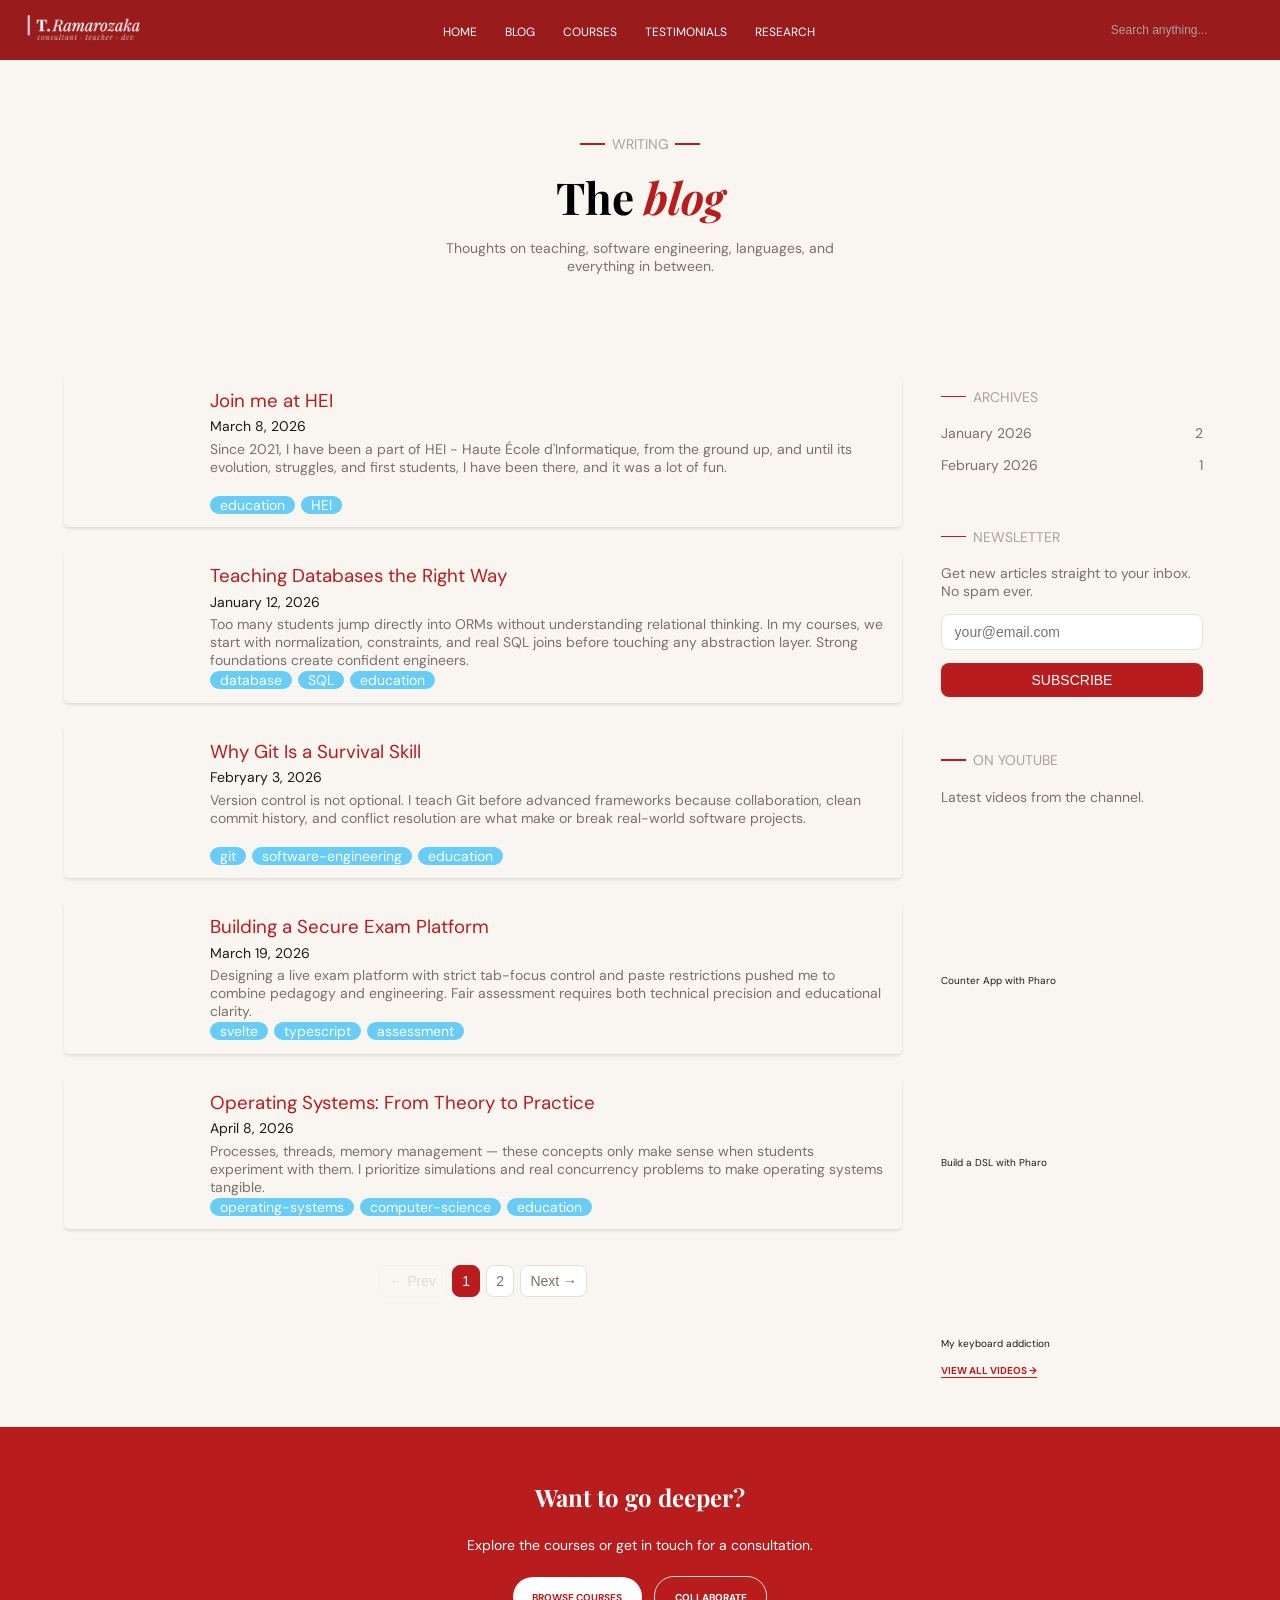
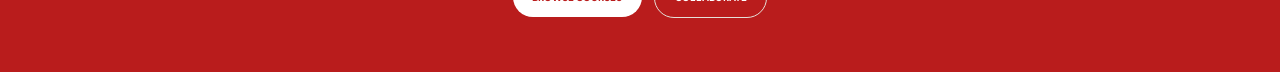
==== commit c534b57c: "make cart functional and make courses.tml reponsive" ====
--- a/blog.html
+++ b/blog.html
@@ -49,7 +49,6 @@
         </nav>
     </header>
 
-    <div class="cart-overlay" id="cart-overlay"></div>
     <div class="cart-drawer" id="cart-drawer">
         <div class="cart-drawer-header">
             <p>Your cart</p>
@@ -351,7 +350,7 @@
                         <p class="vid-title">My keyboard addiction</p>
                     </div>
 
-                    <a href="">VIEW ALL VIDEOS →</a>
+                    <a href="https://www.youtube.com/@tokimaheryramarozaka2116">VIEW ALL VIDEOS →</a>
                 </div>
             </aside>
         </section>
@@ -362,8 +361,8 @@
         <p>Explore the courses or get in touch for a consultation.</p>
 
         <div class="btn">
-            <a href="" class="white-btn">BROWSE COURSES</a>
-            <a href="" class="red-btn">COLLABORATE</a>
+            <a href="courses.html" class="white-btn">BROWSE COURSES</a>
+            <a href="contact.html" class="red-btn">COLLABORATE</a>
         </div>
     </footer>
 
--- a/blog.css
+++ b/blog.css
@@ -1,29 +1,27 @@
 * {
+    padding: 0;
     margin: 0;
-    padding: 0;
-    box-sizing: border-box;
+    box-sizing: border-box
 }
 
 :root {
+    --color-red:          #b91c1c;
+    --color-red-dark:     #991b1b;
+    --color-red-hover:    #7f1d1d;
+
+    --color-bg-warm:      #f9f6f1;
+    --color-bg-white:     #ffffff;
+
+    --color-text-dark:    #1a1a1a;
+    --color-text-muted:   #78716c;
+    --color-text-light:   #a8a29e;
+
+    --color-border:       #e5e0d8;
+    --color-border-light: #f0ece4;
+
+    background-color: var(--color-bg-warm);
+    font-family: "DM Sans", sans-serif;
     scroll-behavior: smooth;
-
-    --color-red: #b91c1c;
-    --color-red-dark: #991b1b;
-    --color-red-hover: #7f1d1d;
-
-    --color-bg-warm: #f9f6f1;
-    --color-bg-white: #ffffff;
-
-    --color-text-dark: #1a1a1a;
-    --color-text-muted: #78716c;
-    --color-text-light: #a8a29e;
-
-    --color-border: #e5e0d8;
-    --color-border-light: #f0ece4;
-
-    background-color: var(--color-bg-white);
-    font-family: "DM Sans", sans-serif;
-
 }
 
 header {
@@ -62,7 +60,7 @@
     position: relative;
     text-decoration: none;
     color: white;
-    font-size: 11px;
+    font-size: 12px;
     padding-block: 0.5vh;
 }
 
@@ -129,13 +127,13 @@
     justify-content: center;
     align-items: center;
     gap: 0.5vw;
-    font-size: 11px;
+    font-size: 14px;
     color: var(--color-text-light);
 }
 
 .red-line {
     width: 2vw;
-    height: 0.2vh;
+    height: 1.5px;
     background-color: var(--color-red);
     border: none;
 }
@@ -151,7 +149,7 @@
 }
 
 .title p {
-    font-size: 11px;
+    font-size: 14px;
     color: var(--color-text-muted);
     text-align: center;
 }
@@ -164,7 +162,7 @@
 }
 
 .main-blog p {
-    font-size: 11px;
+    font-size: 14px;
 }
 
 .left-col {
@@ -244,7 +242,7 @@
 
 .left-col .page-navigation button {
     padding: 0.8vh 0.7vw;
-    font-size: 11px;
+    font-size: 14px;
     border-radius: 8px;
     border: 0.5px solid var(--color-border);
     background-color: white;
@@ -280,7 +278,7 @@
     display: flex;
     align-items: center;
     gap: 0.5vw;
-    font-size: 11px;
+    font-size: 14px;
     color: var(--color-text-light);
     margin-bottom: 5px;
 }
@@ -307,7 +305,7 @@
     border-radius: 8px;
     border: 1px solid var(--color-border);
     outline: none;
-    font-size: 11px;
+    font-size: 14px;
 }
 
 .newsletter button {
@@ -318,7 +316,7 @@
     border-radius: 8px;
     border: none;
     color: white;
-    font-size: 11px;
+    font-size: 14px;
     transition: 0.3s;
 }
 
@@ -369,13 +367,12 @@
     text-align: center;
 }
 
+footer p{
+    font-size: 14px;
+}
+
 footer h2 {
     font-family: "Playfair Display", serif;
-}
-
-footer p {
-    font-size: 11px;
-    color: var(--color-text-light);
 }
 
 footer .btn {
@@ -414,3 +411,287 @@
     background-color: white;
     color: var(--color-red);
 }
+
+@media (max-width: 1024px) {
+    .navbar .logo {
+        width: 16vw;
+    }
+
+    .nav-links ul {
+        gap: 1.5vw;
+    }
+
+    .cart input {
+        width: 14ch;
+        font-size: 14px;
+    }
+
+    .title {
+        padding-block: 5vh;
+    }
+
+    .title h1 {
+        font-size: 3.2ch;
+    }
+
+    .main-blog {
+        flex-direction: column;
+        align-items: center;
+        padding: 4vh 4vw;
+        gap: 4vh;
+    }
+
+    .left-col {
+        width: 100%;
+    }
+
+    .right-col {
+        width: 100%;
+        flex-direction: row;
+        flex-wrap: wrap;
+        align-items: flex-start;
+        gap: 2vw;
+    }
+
+    .right-col .archives,
+    .right-col .newsletter,
+    .right-col .youtube {
+        flex: 1 1 260px;
+        min-width: 220px;
+        padding: 2vh 2vw;
+        align-self: flex-start;
+    }
+
+    .left-col .image {
+        width: 18%;
+    }
+
+    footer {
+        padding: 5vh 4vw;
+    }
+
+    footer .btn {
+        gap: 2vw;
+    }
+}
+
+
+@media (max-width: 600px) {
+
+    header {
+        padding: 1.2vh 4vw;
+    }
+
+    .navbar {
+        flex-wrap: wrap;
+        gap: 1.2vh;
+        position: relative;
+        justify-content: space-between;
+    }
+
+    .navbar .logo {
+        width: 28vw;
+        order: 1;
+    }
+
+    .cart {
+        order: 2;
+    }
+
+    .nav-links {
+        order: 3;
+        width: 100%;
+    }
+
+    .cart input {
+        display: none;
+    }
+
+    .nav-links ul {
+        gap: 4vw;
+        overflow-x: auto;
+        padding-bottom: 2px;
+        -ms-overflow-style: none;
+        scrollbar-width: none;
+    }
+
+    .nav-links ul::-webkit-scrollbar {
+        display: none;
+    }
+
+    .nav-links ul a {
+        font-size: 10px;
+        white-space: nowrap;
+    }
+
+    .cart i {
+        font-size: 2ch;
+    }
+
+    main {
+        margin-top: 11vh;
+    }
+
+    .title {
+        padding-block: 5vh;
+        gap: 1.2vh;
+    }
+
+    .title h1 {
+        font-size: 2.6ch;
+    }
+
+    .title p {
+        font-size: 14px;
+        padding-inline: 6vw;
+        text-align: center;
+    }
+
+    .red-line {
+        width: 6vw;
+    }
+
+    .main-blog {
+        flex-direction: column;
+        padding: 3vh 4vw;
+        gap: 3vh;
+    }
+
+    .left-col {
+        width: 100%;
+        gap: 2vh;
+    }
+
+    .right-col {
+        width: 100%;
+        gap: 2.5vh;
+    }
+
+    .right-col .archives,
+    .right-col .newsletter,
+    .right-col .youtube {
+        width: 100%;
+        height: fit-content !important;
+        min-height: unset !important;
+        padding: 2vh 4vw;
+        gap: 1.5vh;
+        justify-content: flex-start;
+    }
+
+    .right-col .heading {
+        font-size: 10px;
+    }
+
+    .left-col article {
+        flex-direction: column;
+        gap: 1.5vh;
+        padding: 2vh 3vw;
+    }
+
+    .left-col .image {
+        width: 100%;
+        aspect-ratio: 16/7;
+        border-radius: 8px;
+    }
+
+    .left-col .text-container {
+        width: 100%;
+        gap: 1.2vh;
+    }
+
+    .left-col h3 {
+        font-size: 13px;
+    }
+
+    .left-col .tags {
+        gap: 1.5vw;
+        flex-wrap: wrap;
+    }
+
+    .left-col .tags p {
+        font-size: 10px;
+        padding-inline: 2vw;
+    }
+
+    .left-col .page-navigation {
+        gap: 1.5vw;
+        margin-top: 1vh;
+    }
+
+    .left-col .page-navigation button {
+        padding: 1vh 2.5vw;
+        font-size: 14px;
+    }
+
+    .newsletter input {
+        padding: 1.2vh 3vw;
+        font-size: 14px;
+        width: 100%;
+    }
+
+    .newsletter button {
+        font-size: 14px;
+        padding: 1.2vh;
+    }
+
+    .archives .description {
+        font-size: 14px;
+    }
+
+    .youtube iframe {
+        width: 100%;
+        aspect-ratio: 16/9;
+        height: auto;
+        display: block;
+    }
+
+    .youtube .vid-title {
+        font-size: 14px;
+    }
+
+    footer {
+        padding: 5vh 6vw;
+        gap: 2vh;
+    }
+
+    footer h2 {
+        font-size: 1.4rem;
+    }
+
+    footer .btn {
+        flex-direction: column;
+        align-items: center;
+        gap: 1.5vh;
+        width: 100%;
+    }
+
+    footer a {
+        width: 80%;
+        text-align: center;
+        padding: 1.5vh 0;
+        font-size: 14px;
+    }
+}
+
+@media (max-width: 380px) {
+
+    .navbar .logo {
+        width: 34vw;
+    }
+
+    .title h1 {
+        font-size: 2.2ch;
+    }
+
+    .left-col h3 {
+        font-size: 12px;
+    }
+
+    .main-blog {
+        padding: 2.5vh 3.5vw;
+    }
+
+    footer a {
+        width: 95%;
+    }
+}
--- a/cart.css
+++ b/cart.css
@@ -1,27 +1,22 @@
 .cart-count {
     position: absolute;
-    top: -1.2vh;
-    right: -0.6vw;
-    background: white;
-    color: var(--color-red);
-    font-size: 8px;
-    width: 1vw;
-    aspect-ratio: 1/1;
+    top: -0.6rem;
+    right: -0.6rem;
+    background: var(--color-red);
+    color: white;
+    font-size: 0.7rem;
+    width: 1.2rem;
+    height: 1.2rem;
     border-radius: 50%;
     display: none;
     align-items: center;
     justify-content: center;
+    font-weight: bold;
 }
 
 #cart-icon {
     position: relative;
-}
-
-.cart-overlay {
-    display: none;
-    position: fixed;
-    inset: 0;
-    z-index: 100;
+    cursor: pointer;
 }
 
 .cart-drawer {
@@ -35,7 +30,7 @@
     flex-direction: column;
     align-items: center;
     gap: 1vh;
-    transition: 0.3s ease;
+    transition: transform 0.3s ease, opacity 0.3s ease;
     padding: 2vh 1vw;
     border-radius: 10px;
     box-shadow: 0 10px 50px rgba(0, 0, 0, 0.1);
@@ -45,10 +40,6 @@
     display: flex;
 }
 
-.cart-overlay.open {
-    display: block;
-}
-
 .cart-drawer-header {
     width: 100%;
     display: flex;
@@ -58,19 +49,190 @@
 
 .cart-drawer-header p {
     font-size: 12px;
+    font-weight: bold;
 }
 
 .cart-drawer-header button {
     background-color: transparent;
     border: none;
     font-weight: bolder;
-}
-
-
-.cart-items .cart-empty{
+    cursor: pointer;
+}
+
+.cart-items .cart-empty {
     text-align: center;
     font-style: italic;
     font-size: 11px;
     color: var(--color-text-light);
     padding: 4vh 1vw;
 }
+
+.cart-item {
+    display: flex;
+    justify-content: space-between;
+    align-items: center;
+    margin-bottom: 0.5rem;
+    width: 100%;
+    gap: 1rem;
+}
+
+.cart-item > div:first-child {
+    flex: 1;
+    font-weight: 500;
+}
+
+.cart-item-actions {
+    display: flex;
+    align-items: center;
+    gap: 1rem;
+    flex-shrink: 0;
+}
+
+.cart-footer {
+    width: 100%;
+    display: flex;
+    flex-direction: column;
+    gap: 0.5rem;
+    padding-top: 0.5rem;
+}
+
+.cart-footer p {
+    display: flex;
+    justify-content: space-between;
+    color: var(--color-text-light);
+    margin: 0;
+    text-transform: uppercase;
+}
+
+.cart-footer #cart-total-price {
+    margin-left: 1rem;
+    font-weight: bold;
+    color: var(--color-text-dark);
+}
+
+.trash-btn {
+    background: transparent;
+    border: none;
+    color: gray;
+    cursor: pointer;
+    font-size: 1rem;
+    transition: color 0.2s ease;
+}
+
+.trash-btn:hover {
+    color: var(--color-red);
+}
+
+.order-btn {
+    background-color: var(--color-red);
+    font-family: 'dm sans', sans-serif;
+    color: white;
+    border: none;
+    padding: 0.5rem;
+    width: 100%;
+    cursor: pointer;
+    border-radius: 10px;
+    margin-top: 0.5rem;
+}
+
+.purchase-popup {
+    position: fixed;
+    bottom: -80px;
+    left: 50%;
+    transform: translateX(-50%);
+    background-color: rgba(0, 122, 51, 0.89);
+    color: white;
+    padding: 1rem 1.5rem;
+    border-radius: 8px;
+    opacity: 0;
+    transition: all 0.3s ease;
+    z-index: 9999;
+    display: flex;
+    align-items: center;
+    gap: 1rem;
+    max-width: 400px;
+    box-shadow: 0 5px 20px rgba(0,0,0,0.2);
+}
+
+.purchase-popup.visible {
+    bottom: 2rem;
+    opacity: 1;
+}
+
+.popup-icon {
+    font-size: 2rem;
+    flex-shrink: 0;
+}
+
+.popup-text {
+    display: flex;
+    flex-direction: column;
+}
+
+.popup-title {
+    font-size: 0.95rem;
+    font-weight: bold;
+    margin: 0;
+}
+
+.popup-subtitle {
+    font-size: 0.8rem;
+    margin: 0;
+    margin-top: 0.2rem;
+    opacity: 0.9;
+}
+
+.popup-close {
+    background: transparent;
+    border: none;
+    color: white;
+    font-size: 1.2rem;
+    font-weight: bold;
+    cursor: pointer;
+    margin-left: auto;
+    align-self: center;
+    line-height: 1;
+    padding: 0;
+}
+
+@media (max-width: 412px) {
+    .cart-drawer {
+        width: 90vw;
+        top: 6vh;
+        right: 5vw;
+        padding: 2vh 4vw;
+        border-radius: 8px;
+        gap: 1vh;
+        align-items: stretch;
+    }
+
+    .cart-item {
+        flex-direction: row;
+        justify-content: space-between; 
+        align-items: center;
+        gap: 0.5rem;
+        width: 100%;
+    }
+
+    .cart-item > div:first-child {
+        flex: 1;
+        margin-right: 0.5rem;
+    }
+
+    .cart-item-actions {
+        display: flex;
+        align-items: center;
+        gap: 0.5rem;
+        flex-shrink: 0;
+    }
+
+    .cart-footer p {
+        flex-direction: row;
+        justify-content: space-between;
+        align-items: center;
+    }
+
+    .cart-footer #cart-total-price {
+        margin-left: 0;
+    }
+}
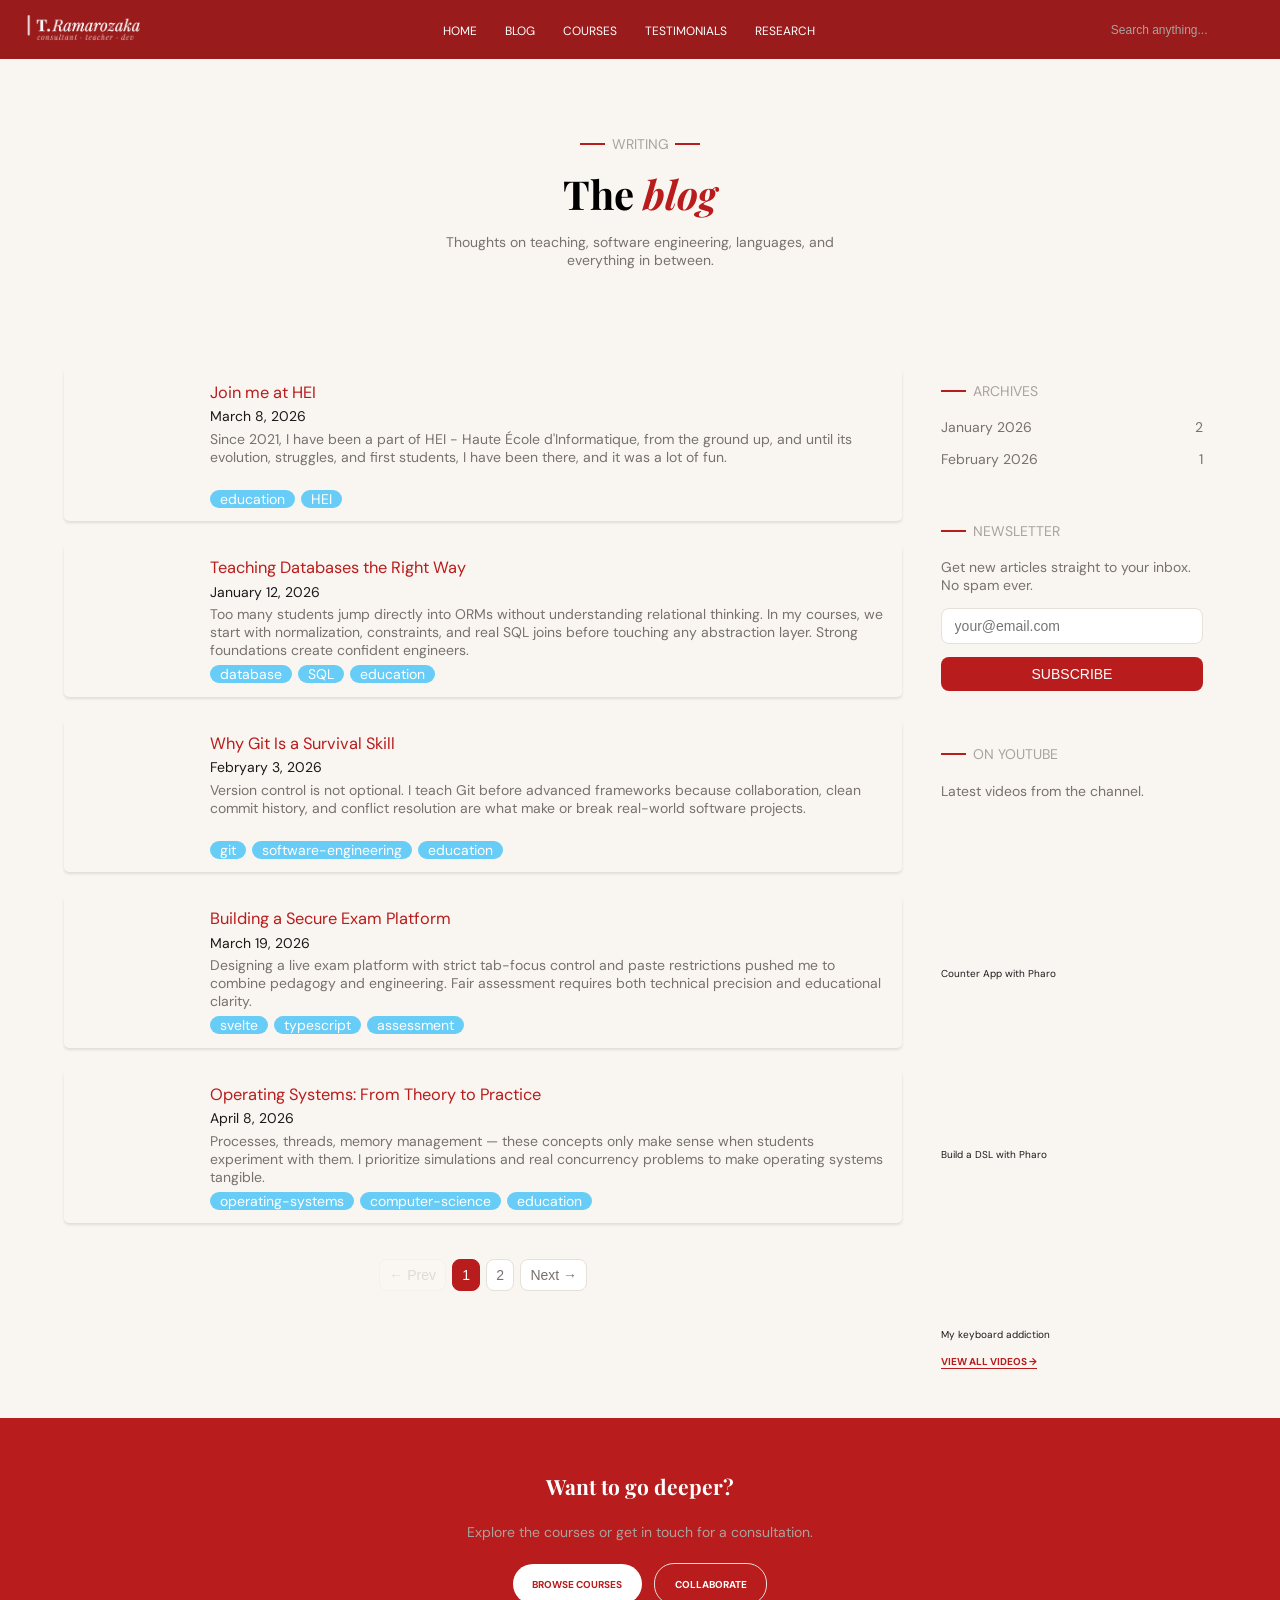
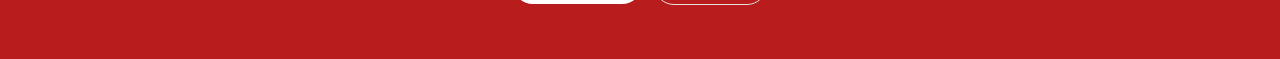
==== commit d8bf537d: "fixed font-sizes" ====
--- a/blog.html
+++ b/blog.html
@@ -350,7 +350,7 @@
                         <p class="vid-title">My keyboard addiction</p>
                     </div>
 
-                    <a href="https://www.youtube.com/@tokimaheryramarozaka2116">VIEW ALL VIDEOS →</a>
+                    <a href="https://www.youtube.com/@tokimaheryramarozaka2116" target="_blank">VIEW ALL VIDEOS →</a>
                 </div>
             </aside>
         </section>
--- a/blog.css
+++ b/blog.css
@@ -22,7 +22,9 @@
     background-color: var(--color-bg-warm);
     font-family: "DM Sans", sans-serif;
     scroll-behavior: smooth;
-}
+    font-size: 14px;
+}
+
 
 header {
     background-color: var(--color-red-dark);
@@ -133,7 +135,7 @@
 
 .red-line {
     width: 2vw;
-    height: 1.5px;
+    height: 2px;
     background-color: var(--color-red);
     border: none;
 }
@@ -367,8 +369,10 @@
     text-align: center;
 }
 
+
 footer p{
     font-size: 14px;
+    color: var(--color-text-light);
 }
 
 footer h2 {
